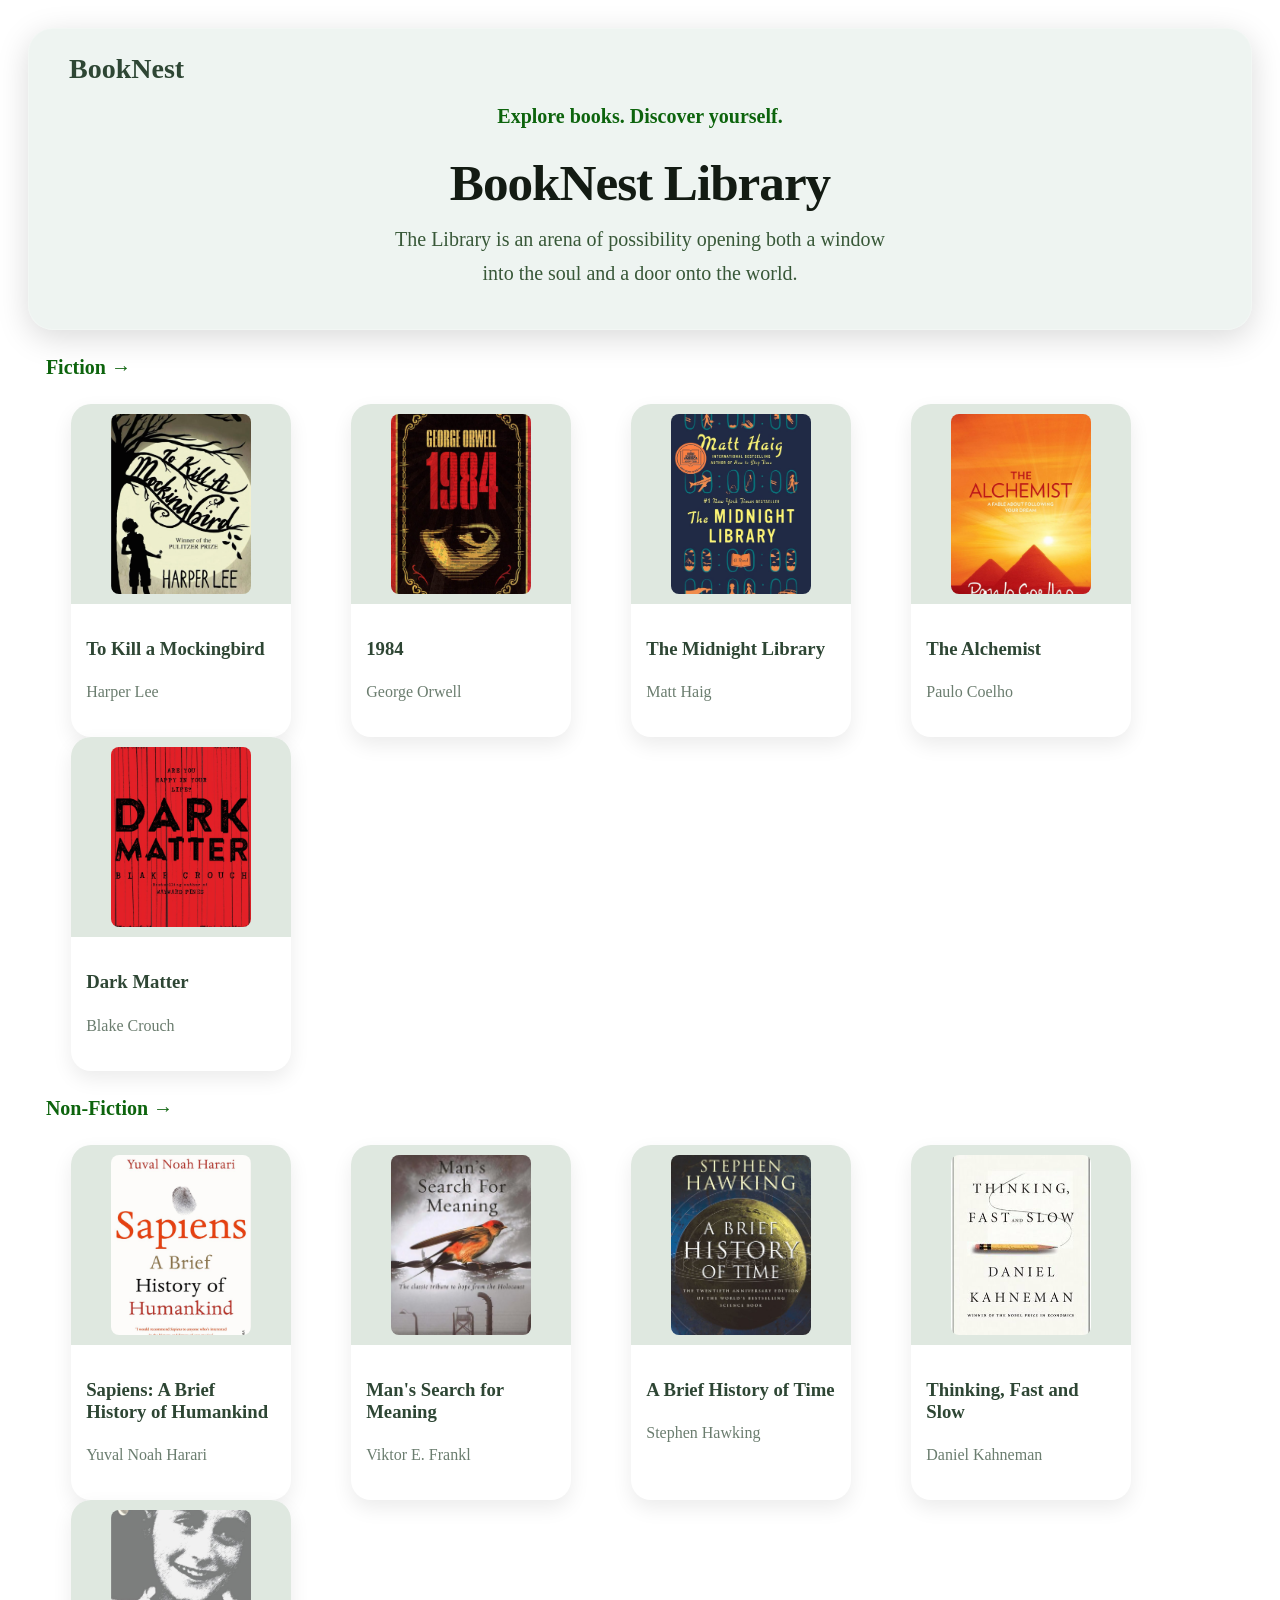
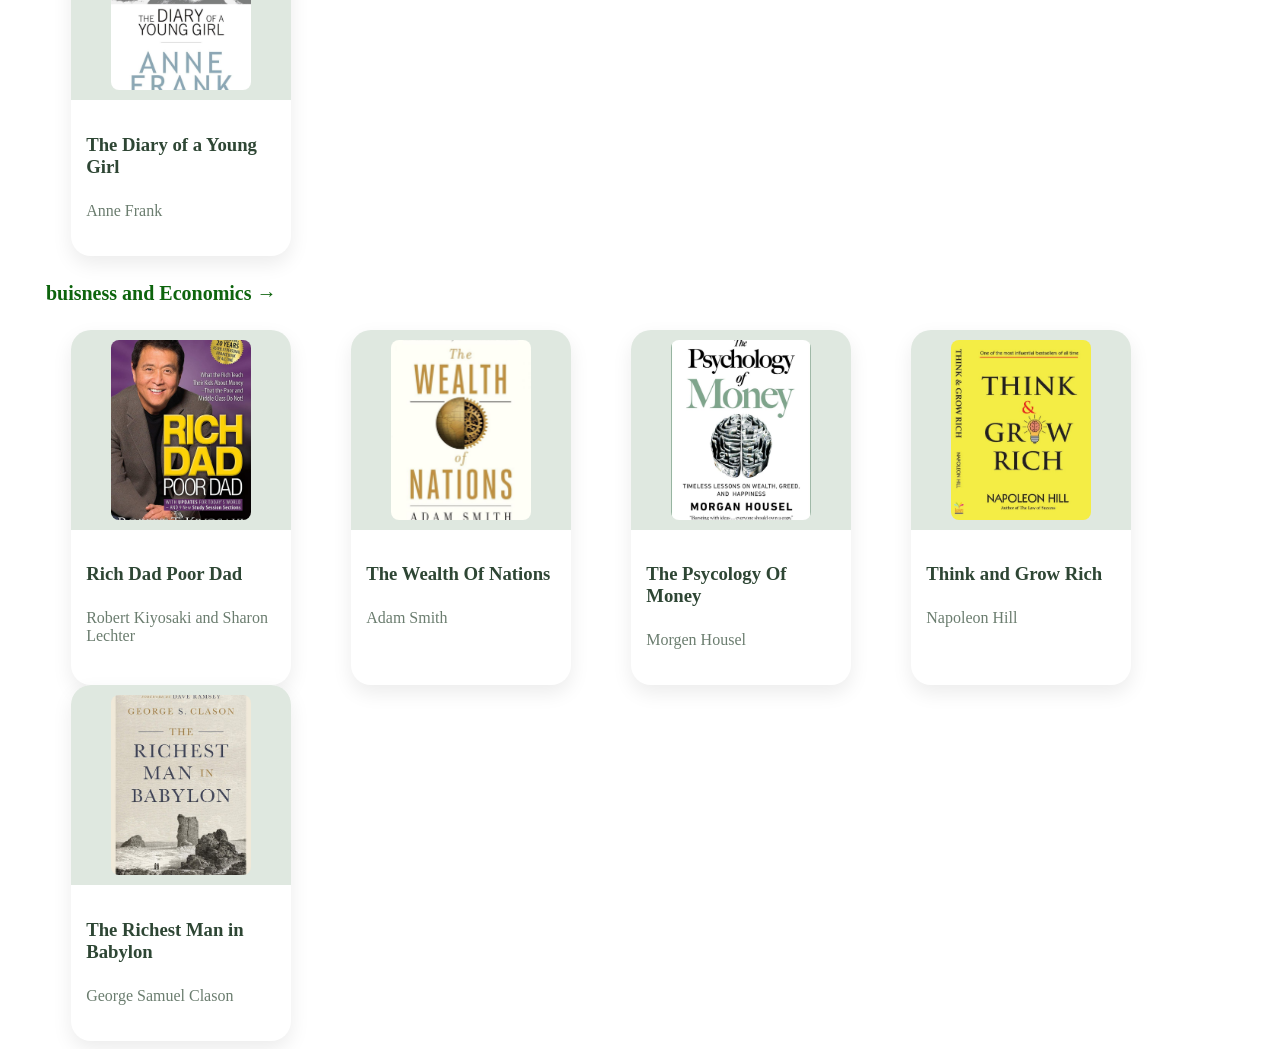
==== books.html @ 40e3b2d3 "added library" ====
<!DOCTYPE html>
<html lang="en">
<head>
    <meta charset="UTF-8">
    <meta name="viewport" content="width=device-width, initial-scale=1.0">
    <title>Document</title>
    <link rel="stylesheet" href="books.css">
</head>
<body>
    <section class="library">
        <div class="library-box">
            <h2 class="library-title">BookNest<h2>
            <p class="library-subtitlee">Explore books. Discover yourself.</p>
            <h1 class="library-center">BookNest Library</h1>
            <p class="library-subtitle">The Library is an arena of possibility opening both a window<br> 
                into the soul and a door onto the world.</p>
    </section>
    <!-- fiction section -->
    <p class="library-first">Fiction →</p>
    <div class="book-grid">
        <div class="book-card">
            <div class="book-image">
                <img src="images/fictionone.jpeg" alt="To Kill a Mockingbird">
            </div>
            <h3>To Kill a Mockingbird</h3>
            <p>Harper Lee</p>
        </div>

        <div class="book-card">
            <div class="book-image">
                <img src="images/fictiontwo.jpeg" alt="">
            </div>
            <h3>1984</h3>
            <p>George Orwell</p>
        </div>

        <div class="book-card">
            <div class="book-image">
                <img src="images/The Midnight Library.jpg" alt="">
            </div>
            <h3>The Midnight Library</h3>
            <p>Matt Haig</p>
        </div>

        <div class="book-card">
            <div class="book-image">
                <img src="images/fictionfour.jpeg" alt="">
            </div>
            <h3>The Alchemist</h3>
            <p>Paulo Coelho</p>
        </div>

        <div class="book-card">
            <div class="book-image">
                <img src="images/fictionfive.jpeg" alt="">
            </div>
            <h3>Dark Matter</h3>
            <p>Blake Crouch</p>
        </div>
    </div>
    <!-- non-fiction section-->
    <p class="library-second">Non-Fiction →</p>
    <div class="book-grid">
        <div class="book-card">
            <div class="book-image">
                <img src="images/nonfiction1.jpeg" alt="Sapiens: A Brief History of Humankind">
            </div>
            <h3>Sapiens: A Brief History of Humankind</h3>
            <p>Yuval Noah Harari</p>
        </div>

        <div class="book-card">
            <div class="book-image">
                <img src="images/nonfiction2.jpeg" alt="Man's Search for Meaning">
            </div>
            <h3>Man's Search for Meaning</h3>
            <p>Viktor E. Frankl</p>
        </div>

        <div class="book-card">
            <div class="book-image">
                <img src="images/nonfiction3.jpeg" alt="A Brief History of Time">
            </div>
            <h3>A Brief History of Time</h3>
            <p>Stephen Hawking</p>
        </div>

        <div class="book-card">
            <div class="book-image">
                <img src="images/nonfiction4.jpeg" alt="Thinking, Fast and Slow">
            </div>
            <h3>Thinking, Fast and Slow</h3>
            <p>Daniel Kahneman</p>
        </div>

        <div class="book-card">
            <div class="book-image">
                <img src="images/nonfiction5.jpeg" alt="The Diary of a Young Girl">
            </div>
            <h3>The Diary of a Young Girl</h3>
            <p>Anne Frank</p>
        </div>
    </div>

    <!-- buisness and economics -->
    <p class="library-third">buisness and Economics →</p>
    <div class="book-grid">
        <div class="book-card">
            <div class="book-image">
                <img src="images/buisnessone.jpeg" alt="Rich Dad Poor Dad">
            </div>
            <h3>Rich Dad Poor Dad</h3>
            <p>Robert Kiyosaki and Sharon Lechter</p>
        </div>

        <div class="book-card">
            <div class="book-image">
                <img src="images/buisnesstwo.jpeg" alt="The Wealth Of Nations">
            </div>
            <h3>The Wealth Of Nations</h3>
            <p>Adam Smith</p>
        </div>

        <div class="book-card">
            <div class="book-image">
                <img src="images/buisnessthree.jpeg" alt="The Psycology Of Money">
            </div>
            <h3>The Psycology Of Money</h3>
            <p>Morgen Housel</p>
        </div>

        <div class="book-card">
            <div class="book-image">
                <img src="images/buisnessfour .jpeg" alt="Think and Grow Rich">
            </div>
            <h3>Think and Grow Rich</h3>
            <p>Napoleon Hill</p>
        </div>

        <div class="book-card">
            <div class="book-image">
                <img src="images/buisnessfive.jpeg" alt="The Richest Man in Babylon">
            </div>
            <h3>The Richest Man in Babylon</h3>
            <p>George Samuel Clason</p>
        </div>
    </div>


</body>
</html>
---- books.css ----
.library {
    display: flex;
    align-items: flex-start;
    padding: 20px;
}

.library-box {
    width: 100%;
    height: 200px;
    padding: 50px;
    margin-bottom: 40px;
    position: relative;
    background: rgba(138, 183, 160, 0.15);
    backdrop-filter: blur(15px);
    -webkit-backdrop-filter: blur(15px);
    margin-bottom: 0px;
    border: 1px solid rgba(255, 255, 255, 0.2);
    border-radius: 25px;

    box-shadow: 0 8px 32px rgba(0, 0, 0, 0.15);

    color: white;
}

.library-title {
    position: absolute;
    top: 1px;
    left: 40px;
    font-size: 28px;
    font-weight:bold;
    color: #2e4634;
}

.library-center {
  font-family: 'Playfair Display', serif;
  font-size: clamp(2.2rem, 4.5vw, 3.2rem);
  margin-top: 10px;
  margin-bottom: 10px;
  font-weight: 700;
  color: rgb(19, 27, 19);
  letter-spacing: -0.02em;
  text-align: center;
}

.library-subtitlee {
  max-width: 540px;
  margin: auto;
  font-size: 20px;
  color: rgb(13, 100, 13);
  text-align: center;
  line-height: 1.7;
}

.library-subtitle {
  max-width: 540px;
  margin: auto;
  font-size: 20px;
  color: rgb(56, 88, 56);
  text-align: center;
  line-height: 1.7;
}

.library-first {
    padding-left: 3%;
    max-width: 540px;
    font-weight:bold;
    font-size: 20px;
    color: rgb(13, 100, 13);
    line-height: 1.7;  
    margin-top: 0px;
}

.book-card{
    width:220px;
    background:white;
    border-radius:20px;
    overflow:hidden;
    box-shadow:0 8px 20px rgba(0,0,0,0.08);
}

.book-image{
    background:#dfe8e0;
    height:200px;
    display:flex;
    justify-content:center;
    align-items:center;
}

.book-image img{
    width:140px;
    height:180px;
    object-fit:cover;
    border-radius:8px;
}

.book-card h3{
    padding:15px 15px 5px;
    color:#2e4634;
}

.book-card p{
    padding:0 15px 20px;
    color:#6b7d6f;
}

.book-grid{
    margin-left: 5%;
    display: flex;
    flex-wrap: wrap;
    gap: 5%;
}

.library-second {
    padding-left: 3%;
    max-width: 540px;
    font-weight:bold;
    font-size: 20px;
    color: rgb(13, 100, 13);
    line-height: 1.7;  
    margin-top: 20px; 
}


.library-third {
    padding-left: 3%;
    max-width: 540px;
    font-weight:bold;
    font-size: 20px;
    color: rgb(13, 100, 13);
    line-height: 1.7;  
    margin-top: 20px;
}

    
    /* margin-left: 5%;
    margin-top: 10px; */
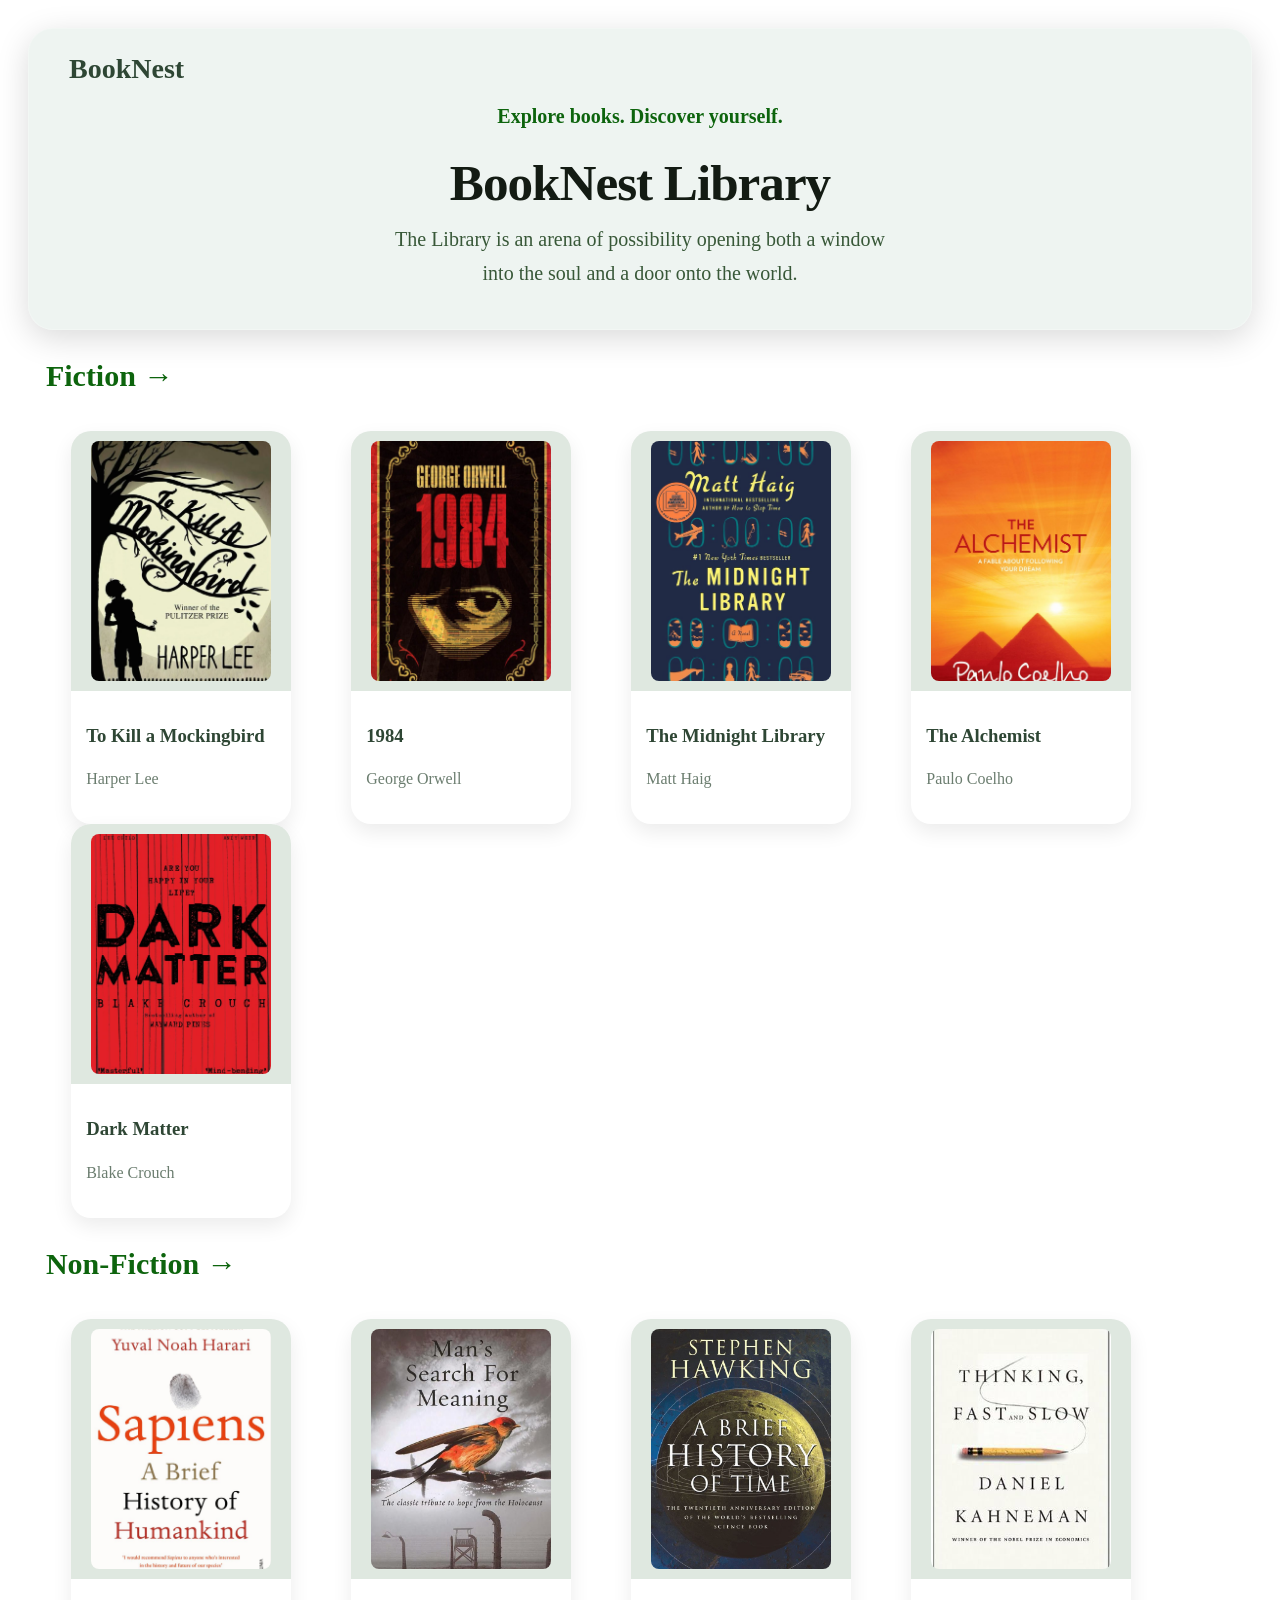
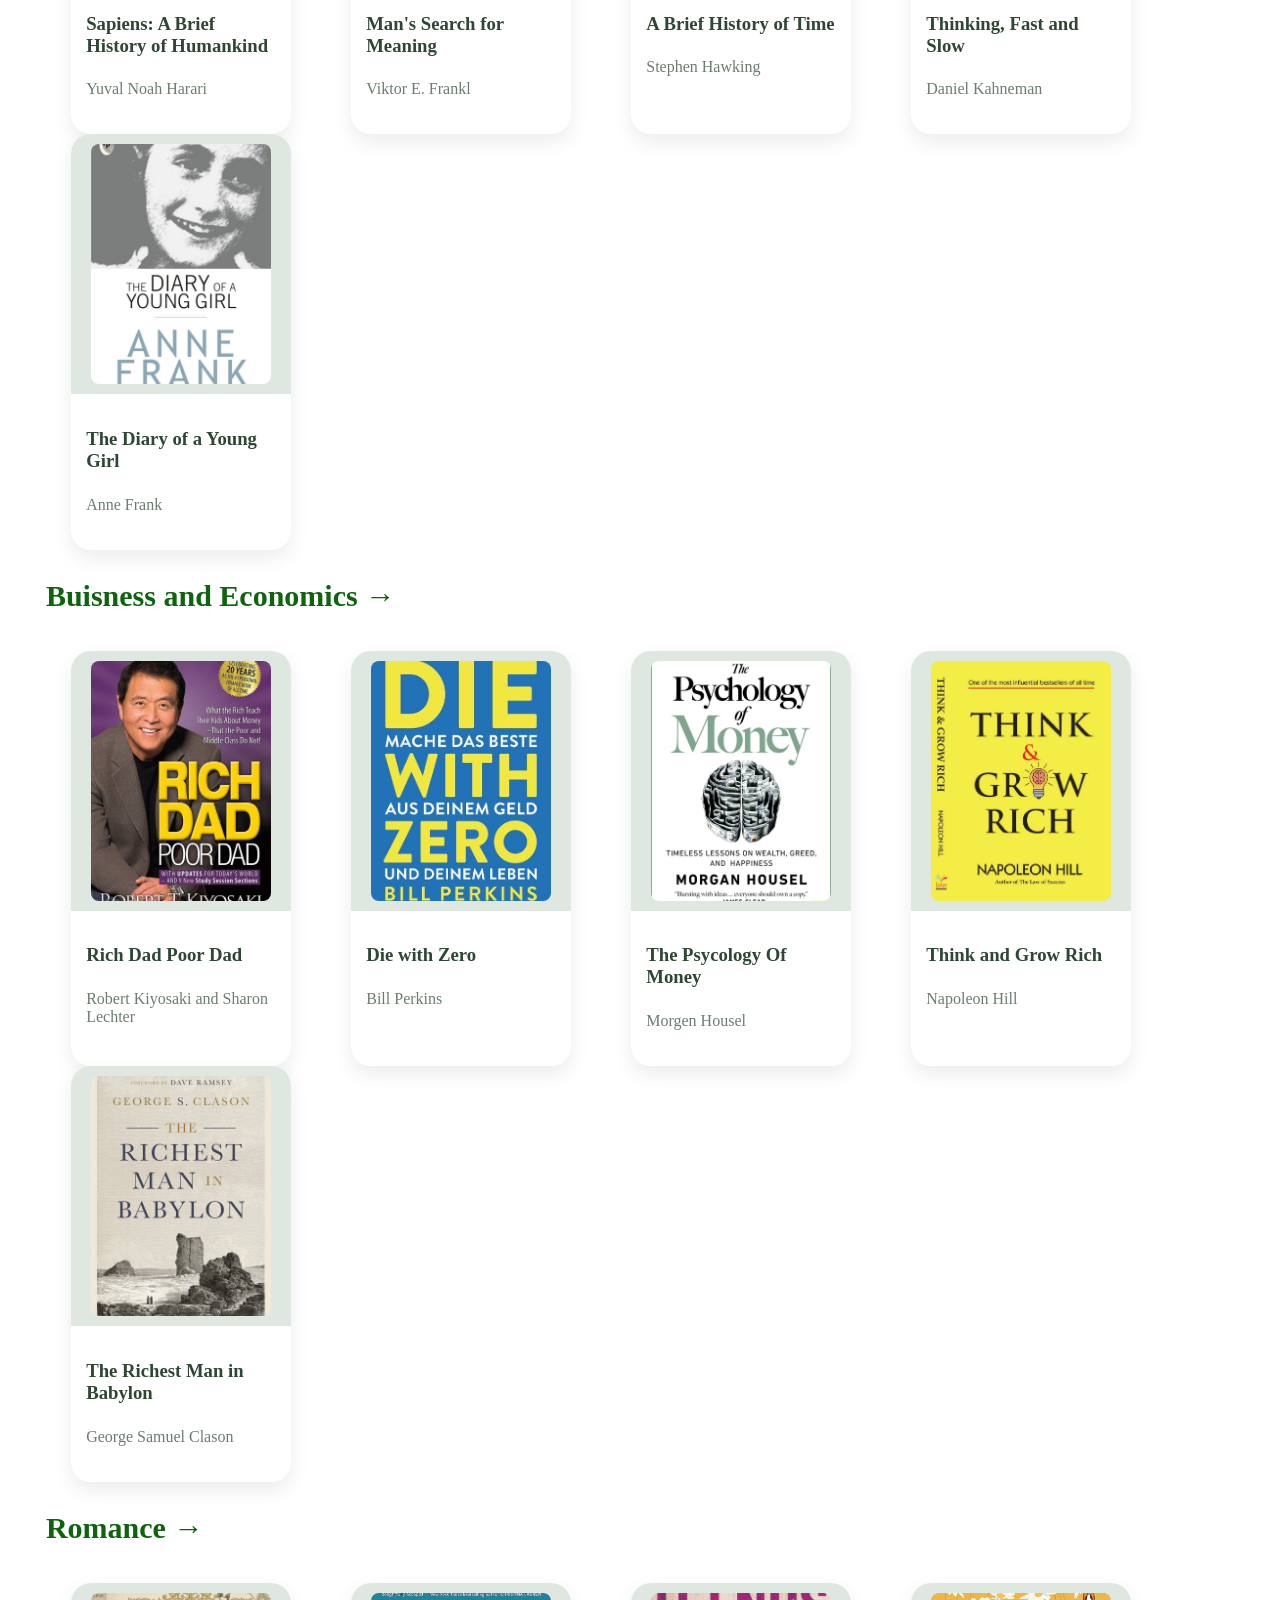
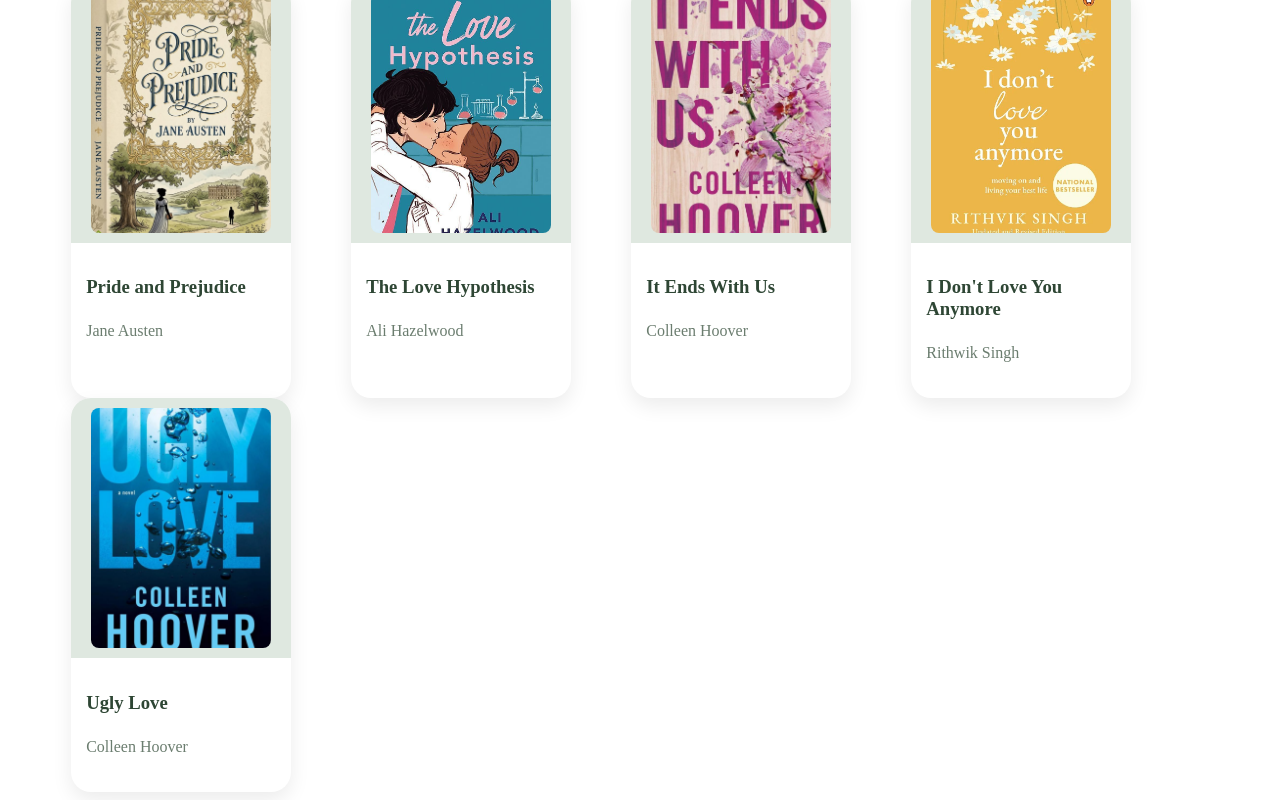
==== commit 84fbcc6c: "added Romance section in library" ====
--- a/books.html
+++ b/books.html
@@ -103,7 +103,7 @@
     </div>
 
     <!-- buisness and economics -->
-    <p class="library-third">buisness and Economics →</p>
+    <p class="library-third">Buisness and Economics →</p>
     <div class="book-grid">
         <div class="book-card">
             <div class="book-image">
@@ -115,10 +115,10 @@
 
         <div class="book-card">
             <div class="book-image">
-                <img src="images/buisnesstwo.jpeg" alt="The Wealth Of Nations">
+                <img src="images/buisnessextra.jpeg" alt="Die with Zero">
             </div>
-            <h3>The Wealth Of Nations</h3>
-            <p>Adam Smith</p>
+            <h3>Die with Zero</h3>
+            <p>Bill Perkins</p>
         </div>
 
         <div class="book-card">
@@ -145,7 +145,49 @@
             <p>George Samuel Clason</p>
         </div>
     </div>
+    <!-- Romance -->
+    <p class="library-four">Romance →</p>
+    <div class="book-grid">
+        <div class="book-card">
+            <div class="book-image">
+                <img src="images/Romance1.jpeg" alt="Pride and Prejudice">
+            </div>
+            <h3>Pride and Prejudice</h3>
+            <p>Jane Austen</p>
+        </div>
 
+        <div class="book-card">
+            <div class="book-image">
+                <img src="images/Romance2.jpeg" alt="The Love Hypothesis">
+            </div>
+            <h3>The Love Hypothesis</h3>
+            <p>Ali Hazelwood</p>
+        </div>
+
+        <div class="book-card">
+            <div class="book-image">
+                <img src="images/Romance3.jpeg" alt="It Ends With Us">
+            </div>
+            <h3>It Ends With Us</h3>
+            <p>Colleen Hoover</p>
+        </div>
+
+        <div class="book-card">
+            <div class="book-image">
+                <img src="images/Romance4.jpeg" alt="I Don't Love You Anymore">
+            </div>
+            <h3>I Don't Love You Anymore</h3>
+            <p>Rithwik Singh</p>
+        </div>
+
+        <div class="book-card">
+            <div class="book-image">
+                <img src="images/Romance5.jpeg" alt="Ugly Love">
+            </div>
+            <h3>Ugly Love</h3>
+            <p>Colleen Hoover</p>
+        </div>
+    </div>
 
 </body>
 </html>
--- a/books.css
+++ b/books.css
@@ -64,7 +64,7 @@
     padding-left: 3%;
     max-width: 540px;
     font-weight:bold;
-    font-size: 20px;
+    font-size: 30px;
     color: rgb(13, 100, 13);
     line-height: 1.7;  
     margin-top: 0px;
@@ -80,15 +80,16 @@
 
 .book-image{
     background:#dfe8e0;
-    height:200px;
+    height:260px;
     display:flex;
     justify-content:center;
     align-items:center;
+    overflow:hidden;
 }
 
 .book-image img{
-    width:140px;
-    height:180px;
+    width:180px;
+    height:240px;
     object-fit:cover;
     border-radius:8px;
 }
@@ -114,7 +115,7 @@
     padding-left: 3%;
     max-width: 540px;
     font-weight:bold;
-    font-size: 20px;
+    font-size: 30px;
     color: rgb(13, 100, 13);
     line-height: 1.7;  
     margin-top: 20px; 
@@ -125,12 +126,18 @@
     padding-left: 3%;
     max-width: 540px;
     font-weight:bold;
-    font-size: 20px;
+    font-size: 30px;
     color: rgb(13, 100, 13);
     line-height: 1.7;  
     margin-top: 20px;
 }
 
-    
-    /* margin-left: 5%;
-    margin-top: 10px; */+.library-four {
+    padding-left: 3%;
+    max-width: 540px;
+    font-weight:bold;
+    font-size: 30px;
+    color: rgb(13, 100, 13);
+    line-height: 1.7;  
+    margin-top: 20px;
+}
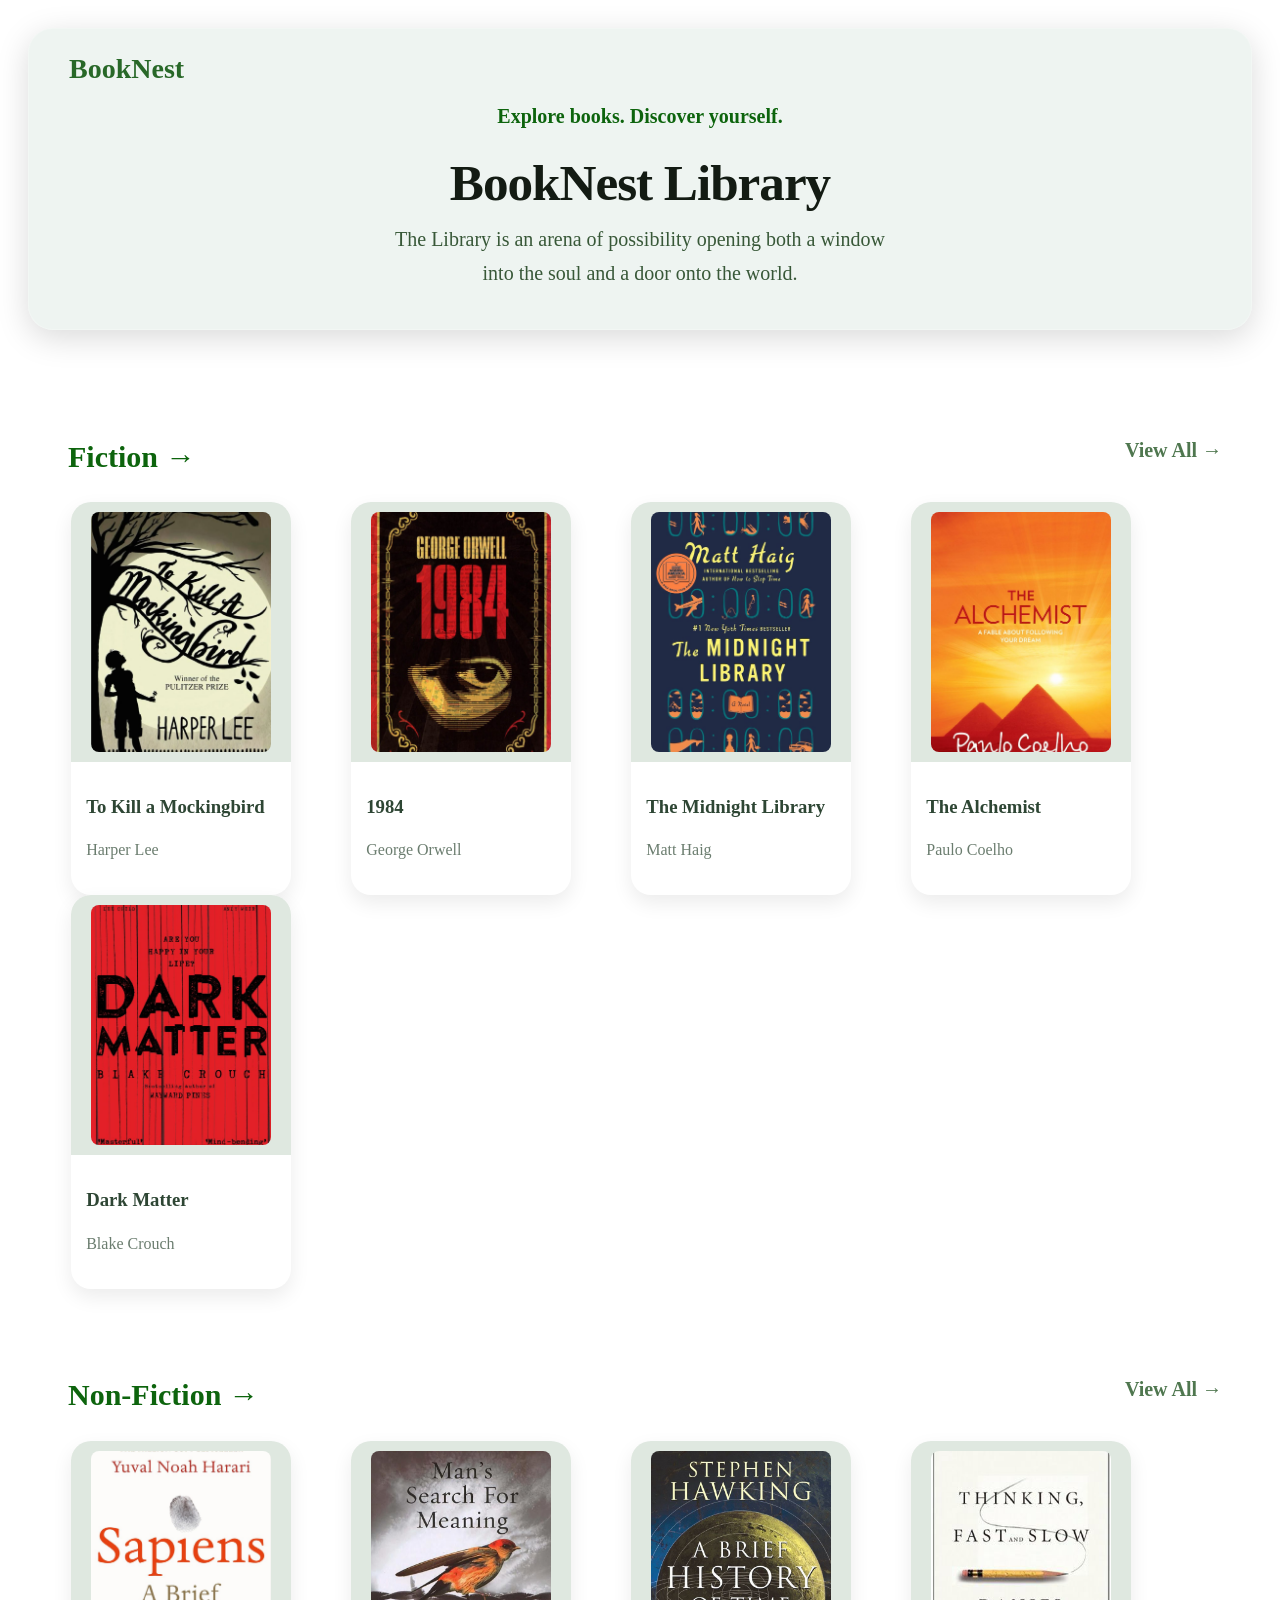
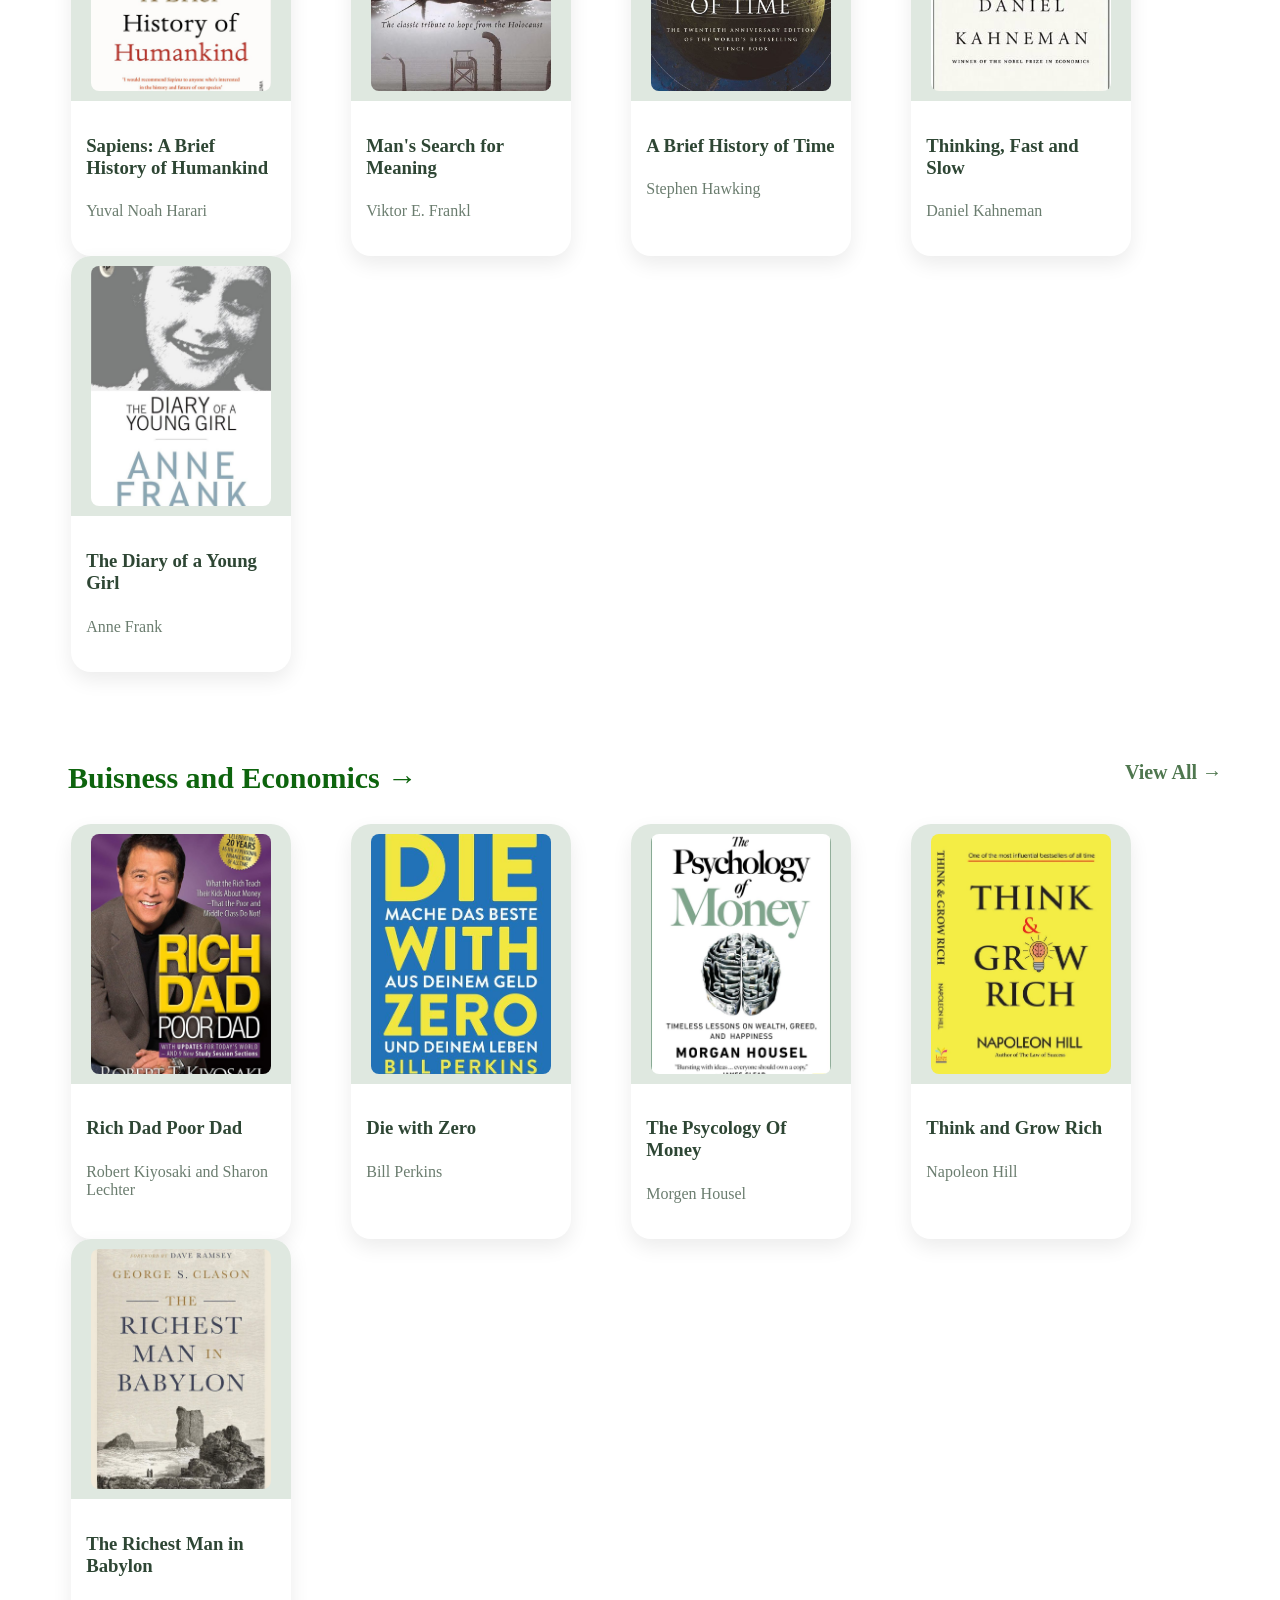
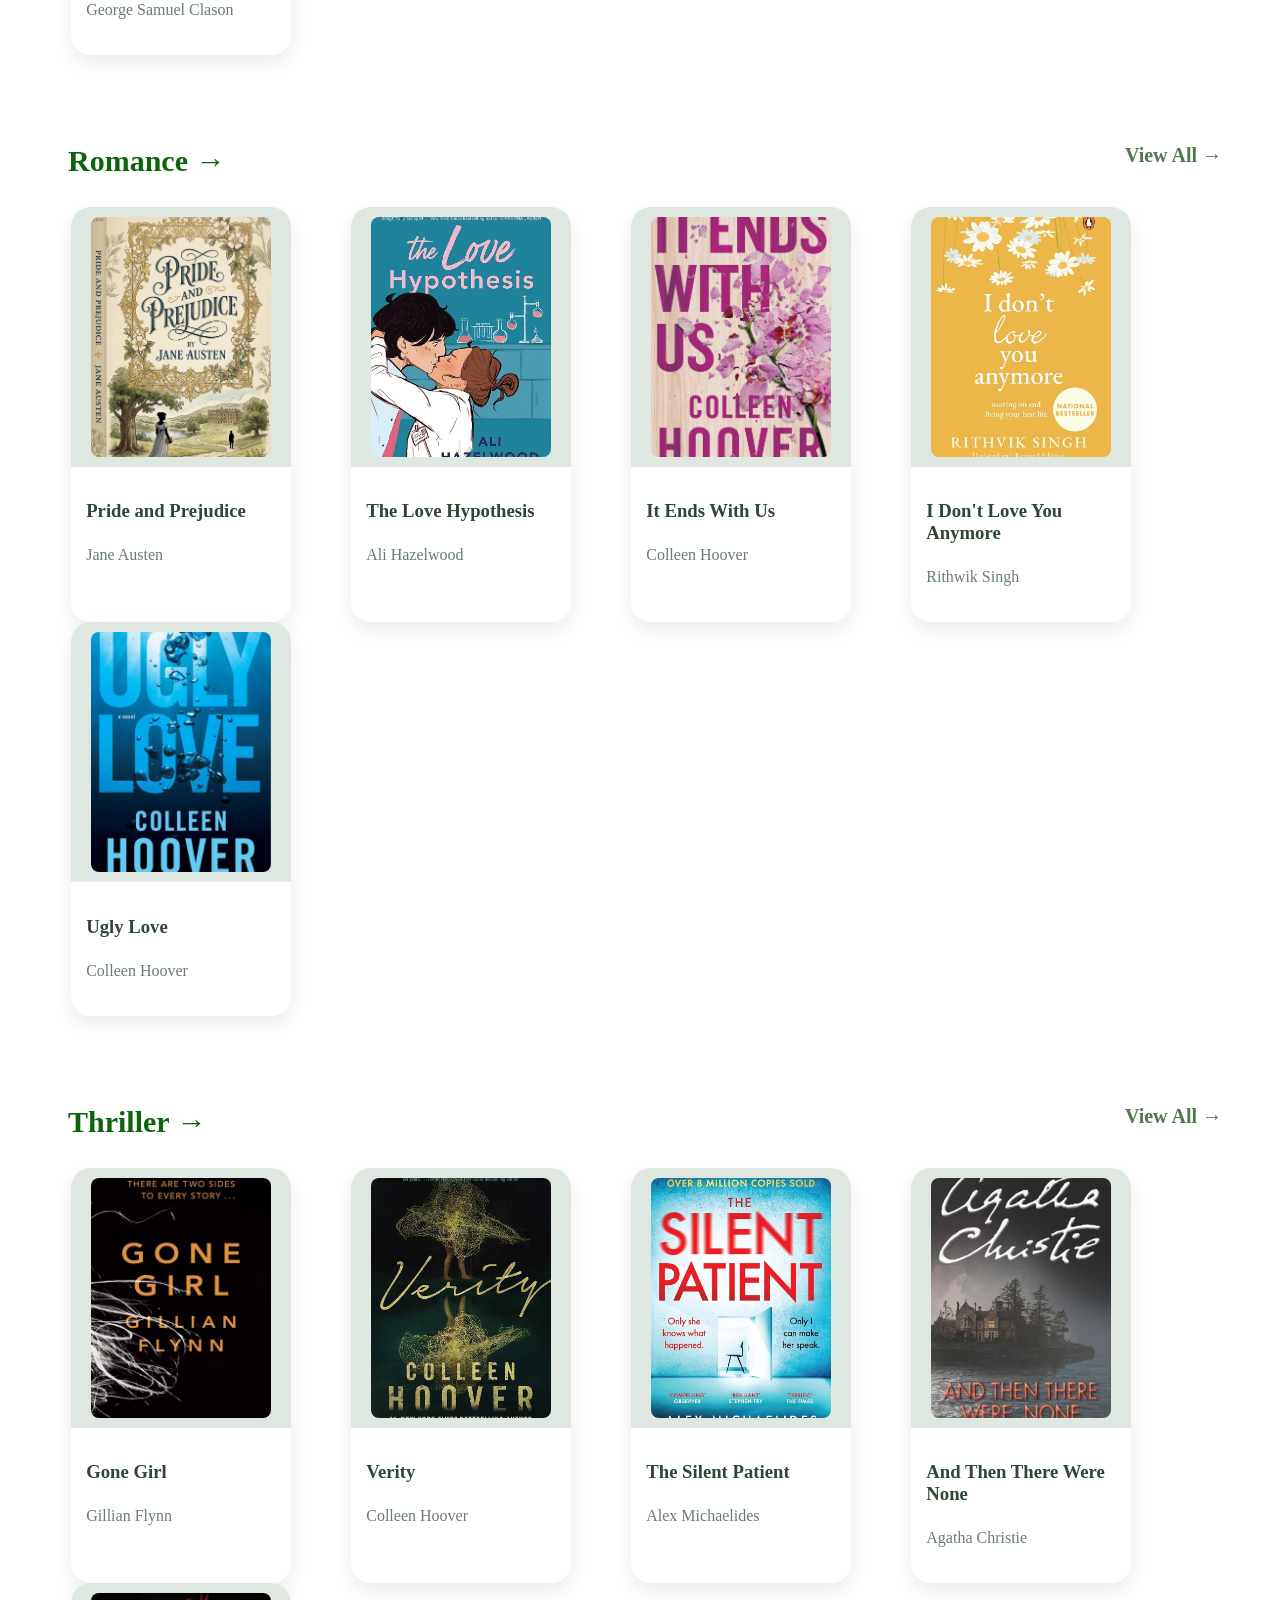
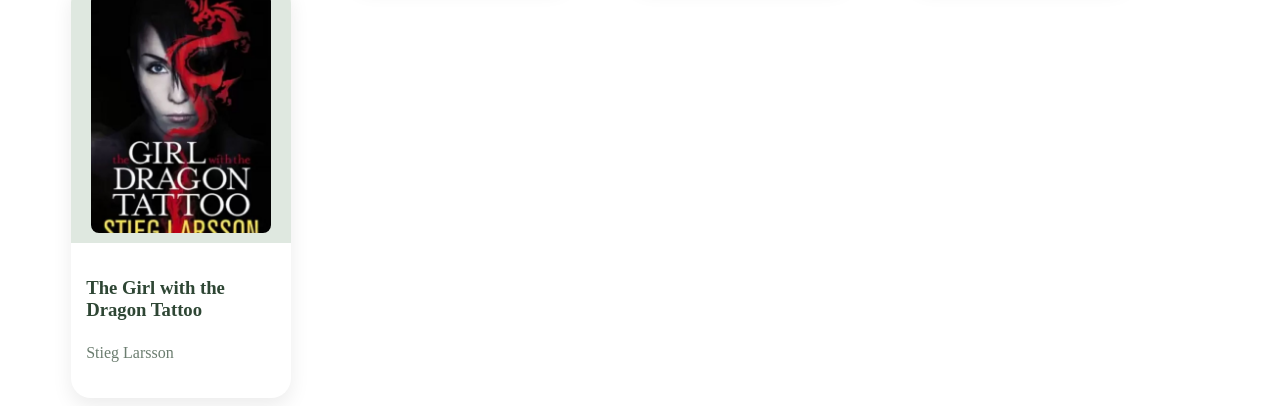
==== commit 56adb645: "added thriller section in library" ====
--- a/books.html
+++ b/books.html
@@ -16,7 +16,10 @@
                 into the soul and a door onto the world.</p>
     </section>
     <!-- fiction section -->
-    <p class="library-first">Fiction →</p>
+    <div class="section-header">
+        <p class="library-first">Fiction →</p>
+        <p class="view-all">View All →</p>
+    </div>
     <div class="book-grid">
         <div class="book-card">
             <div class="book-image">
@@ -59,7 +62,10 @@
         </div>
     </div>
     <!-- non-fiction section-->
-    <p class="library-second">Non-Fiction →</p>
+    <div class="section-header">
+        <p class="library-second">Non-Fiction →</p>
+        <p class="view-all">View All →</p>
+    </div>
     <div class="book-grid">
         <div class="book-card">
             <div class="book-image">
@@ -103,7 +109,10 @@
     </div>
 
     <!-- buisness and economics -->
-    <p class="library-third">Buisness and Economics →</p>
+    <div class="section-header">
+        <p class="library-third">Buisness and Economics →</p>
+        <p class="view-all">View All →</p>
+    </div>
     <div class="book-grid">
         <div class="book-card">
             <div class="book-image">
@@ -146,7 +155,10 @@
         </div>
     </div>
     <!-- Romance -->
-    <p class="library-four">Romance →</p>
+    <div class="section-header">
+        <p class="library-four">Romance →</p>
+        <p class="view-all">View All →</p>
+    </div>
     <div class="book-grid">
         <div class="book-card">
             <div class="book-image">
@@ -188,6 +200,51 @@
             <p>Colleen Hoover</p>
         </div>
     </div>
-
+    <!-- Thriller section -->
+    <div class="section-header">
+        <p class="library-five">Thriller →</p>
+        <p class="view-all">View All →</p>
+    </div>
+    <div class="book-grid">
+        <div class="book-card">
+            <div class="book-image">
+                <img src="images/thriller1.jpeg" alt="Gone Girl">
+            </div>
+            <h3>Gone Girl</h3>
+            <p>Gillian Flynn</p>
+        </div>
+
+        <div class="book-card">
+            <div class="book-image">
+                <img src="images/thriller2.jpeg" alt="Verity">
+            </div>
+            <h3>Verity</h3>
+            <p>Colleen Hoover</p>
+        </div>
+
+        <div class="book-card">
+            <div class="book-image">
+                <img src="images/thriller3.jpeg" alt="The Silent Patient">
+            </div>
+            <h3>The Silent Patient</h3>
+            <p>Alex Michaelides</p>
+        </div>
+
+        <div class="book-card">
+            <div class="book-image">
+                <img src="images/thriller4.jpeg" alt="And Then There Were None">
+            </div>
+            <h3>And Then There Were None</h3>
+            <p>Agatha Christie</p>
+        </div>
+
+        <div class="book-card">
+            <div class="book-image">
+                <img src="images/thriller5.jpeg" alt="The Girl with the Dragon Tattoo">
+            </div>
+            <h3>The Girl with the Dragon Tattoo</h3>
+            <p>Stieg Larsson</p>
+        </div>
+    </div>
 </body>
 </html>
--- a/books.css
+++ b/books.css
@@ -28,7 +28,7 @@
     left: 40px;
     font-size: 28px;
     font-weight:bold;
-    color: #2e4634;
+    color: rgb(40, 104, 40);
 }
 
 .library-center {
@@ -60,14 +60,31 @@
   line-height: 1.7;
 }
 
+.section-header{
+    display: flex;
+    justify-content:space-between;
+    align-items:center;
+    margin: 20px 50px;
+    width: calc(100% - 100px);
+    box-sizing:border-box;
+}
+
 .library-first {
-    padding-left: 3%;
-    max-width: 540px;
+    padding-left: 10px;
     font-weight:bold;
     font-size: 30px;
     color: rgb(13, 100, 13);
     line-height: 1.7;  
-    margin-top: 0px;
+    margin-top: 60px;
+    margin-bottom: 0px;
+}
+
+.view-all{
+    margin-top: 69px;
+    color: rgb(79, 119, 79);
+    font-size:20px;
+    font-weight:bold;
+    cursor:pointer;
 }
 
 .book-card{
@@ -112,32 +129,46 @@
 }
 
 .library-second {
-    padding-left: 3%;
+    padding-left: 10px;
     max-width: 540px;
     font-weight:bold;
     font-size: 30px;
     color: rgb(13, 100, 13);
     line-height: 1.7;  
-    margin-top: 20px; 
+    margin-top: 60px; 
+    margin-bottom: 0px;
 }
 
 
 .library-third {
-    padding-left: 3%;
+    padding-left: 10px;
     max-width: 540px;
     font-weight:bold;
     font-size: 30px;
     color: rgb(13, 100, 13);
     line-height: 1.7;  
-    margin-top: 20px;
+    margin-top: 60px;
+    margin-bottom: 0px;
 }
 
 .library-four {
-    padding-left: 3%;
+    padding-left: 10px;
     max-width: 540px;
     font-weight:bold;
     font-size: 30px;
     color: rgb(13, 100, 13);
     line-height: 1.7;  
-    margin-top: 20px;
+    margin-top: 60px;
+    margin-bottom: 0px;
+}
+
+.library-five {
+    padding-left: 10px;
+    max-width: 540px;
+    font-weight:bold;
+    font-size: 30px;
+    color: rgb(13, 100, 13);
+    line-height: 1.7;  
+    margin-top: 60px;
+    margin-bottom: 0px;
 }
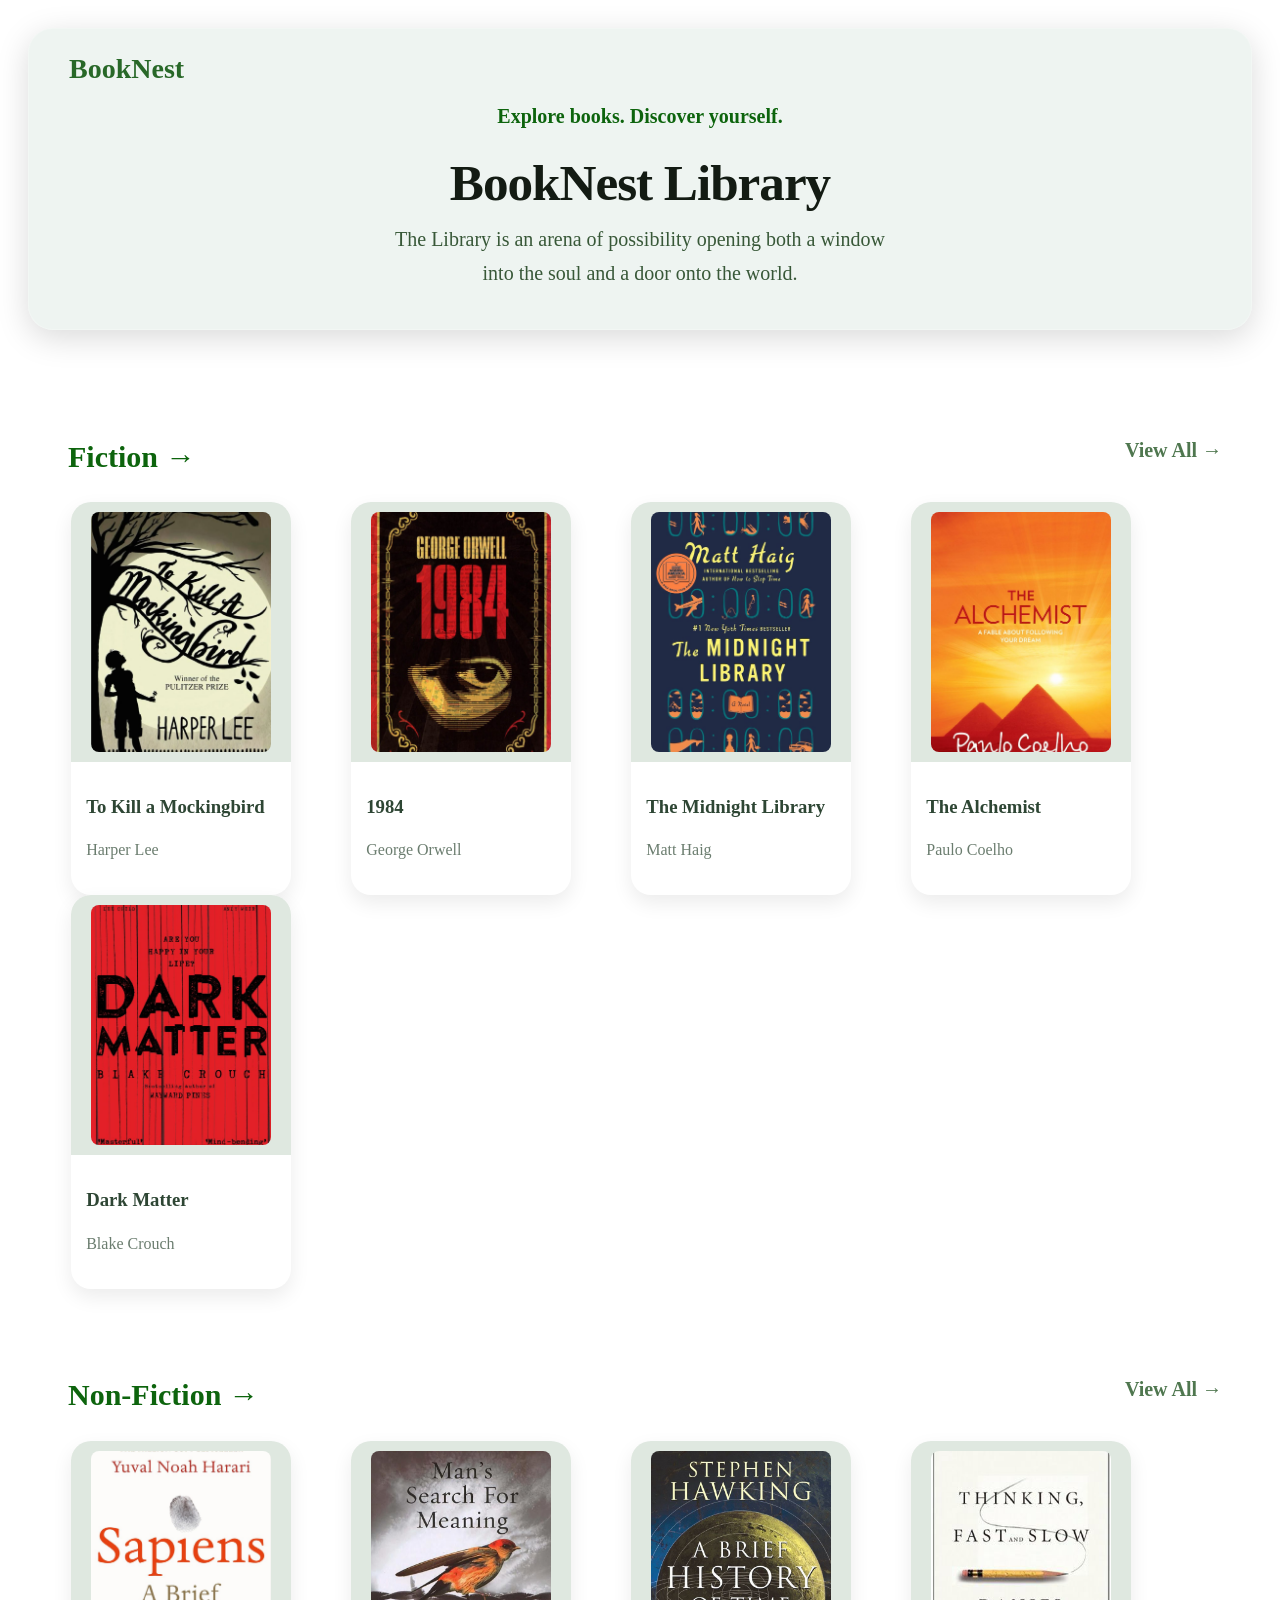
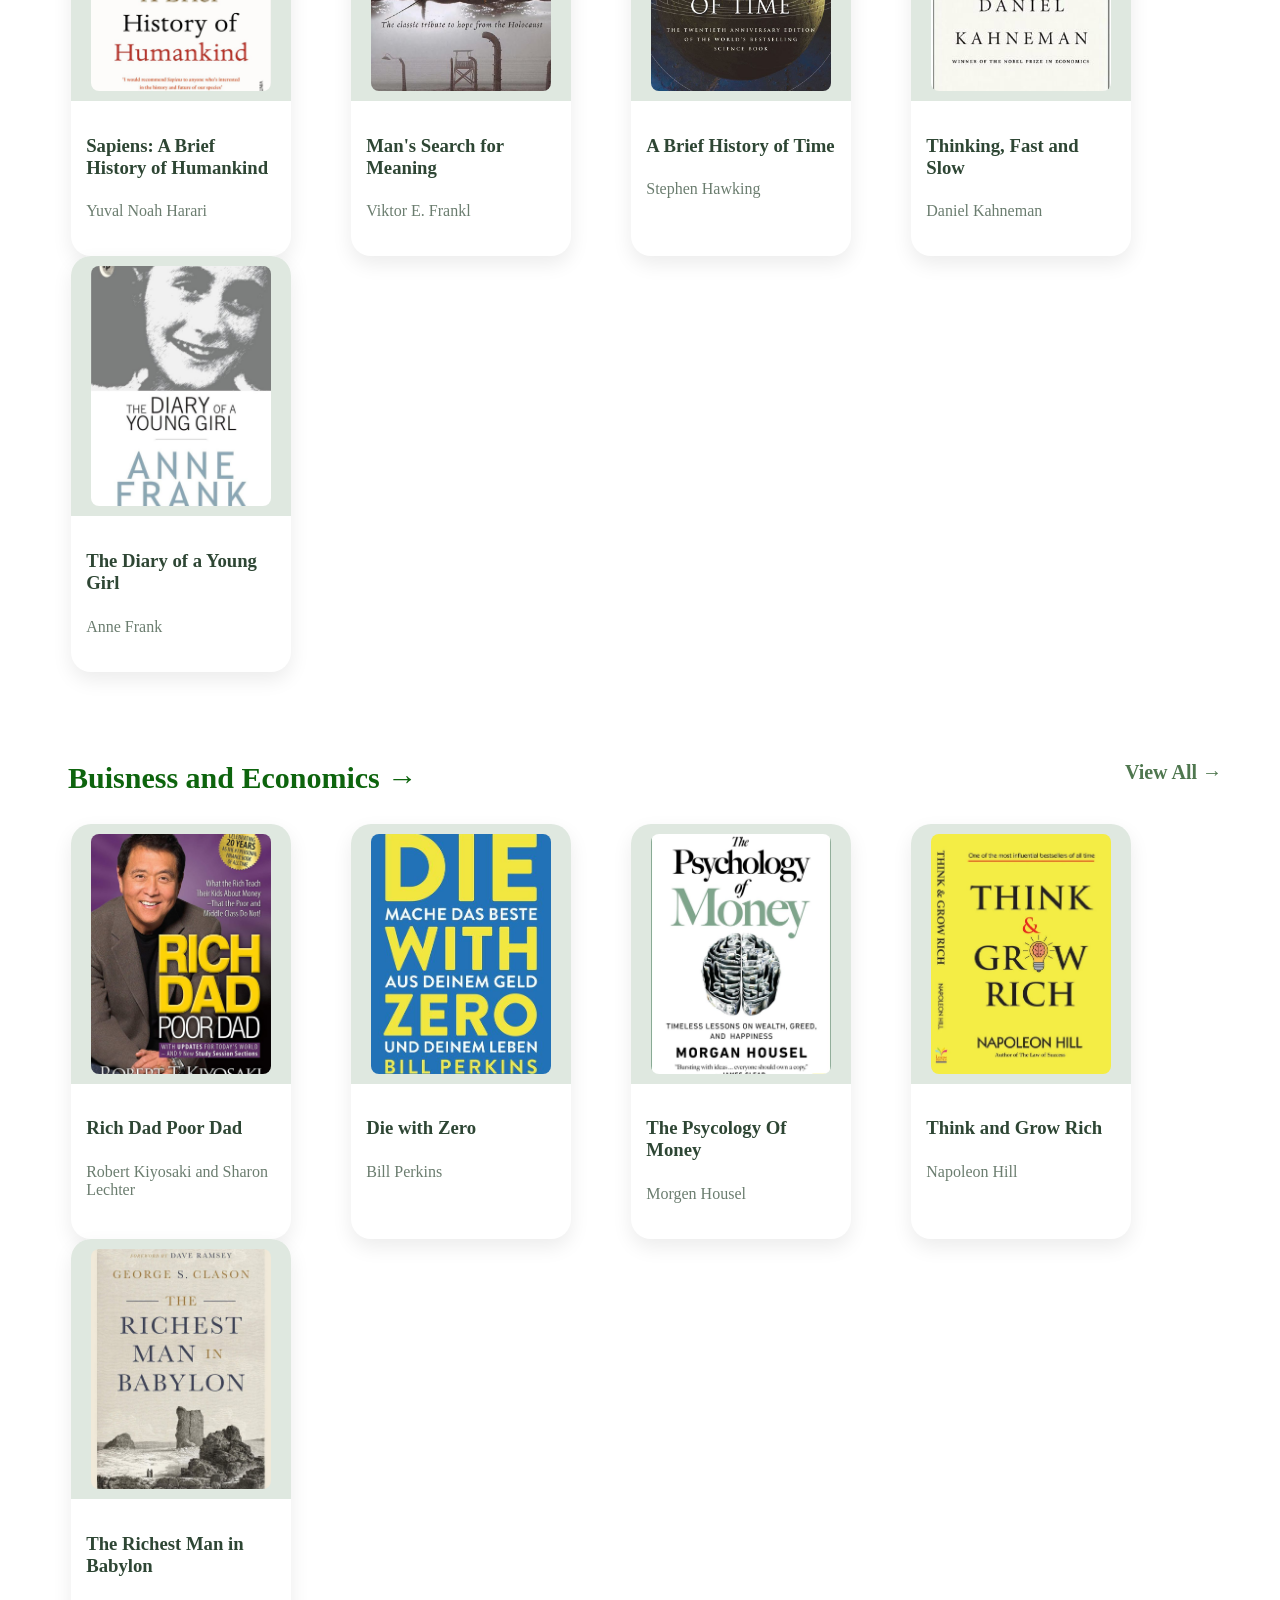
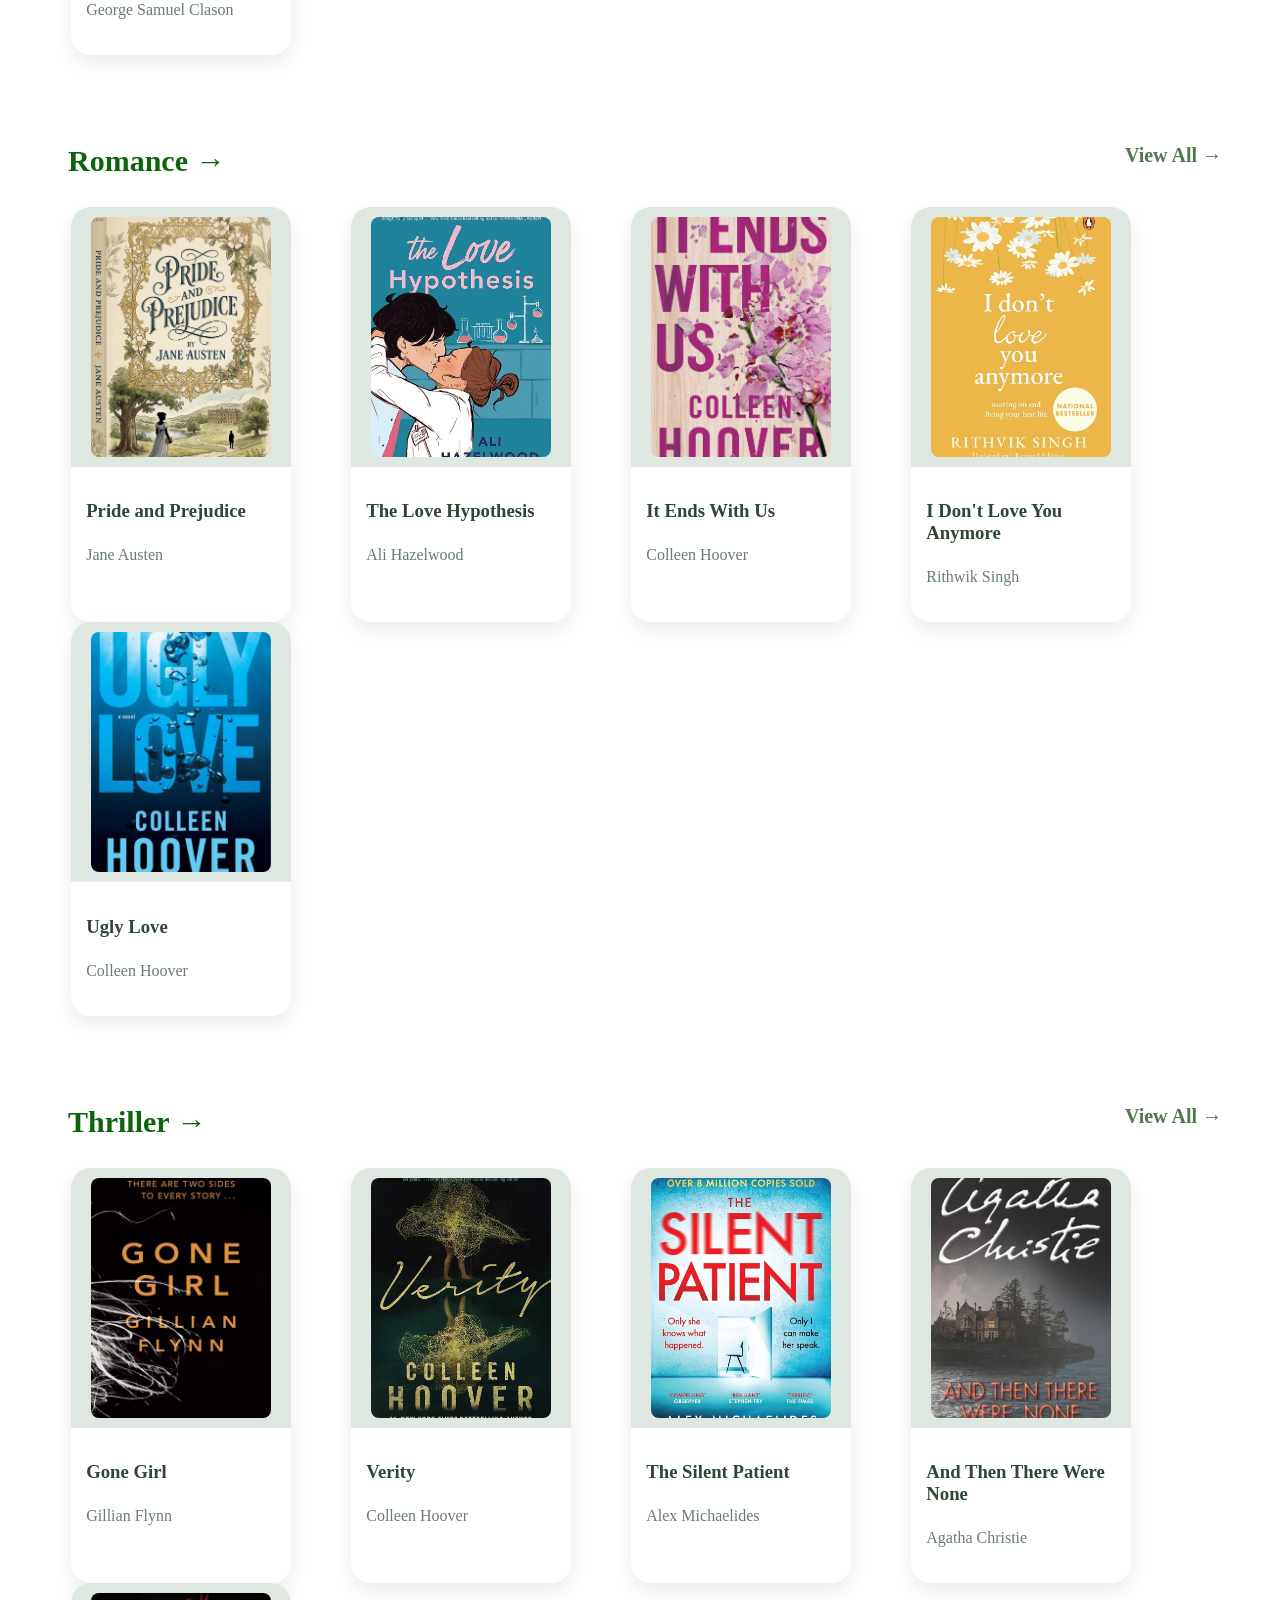
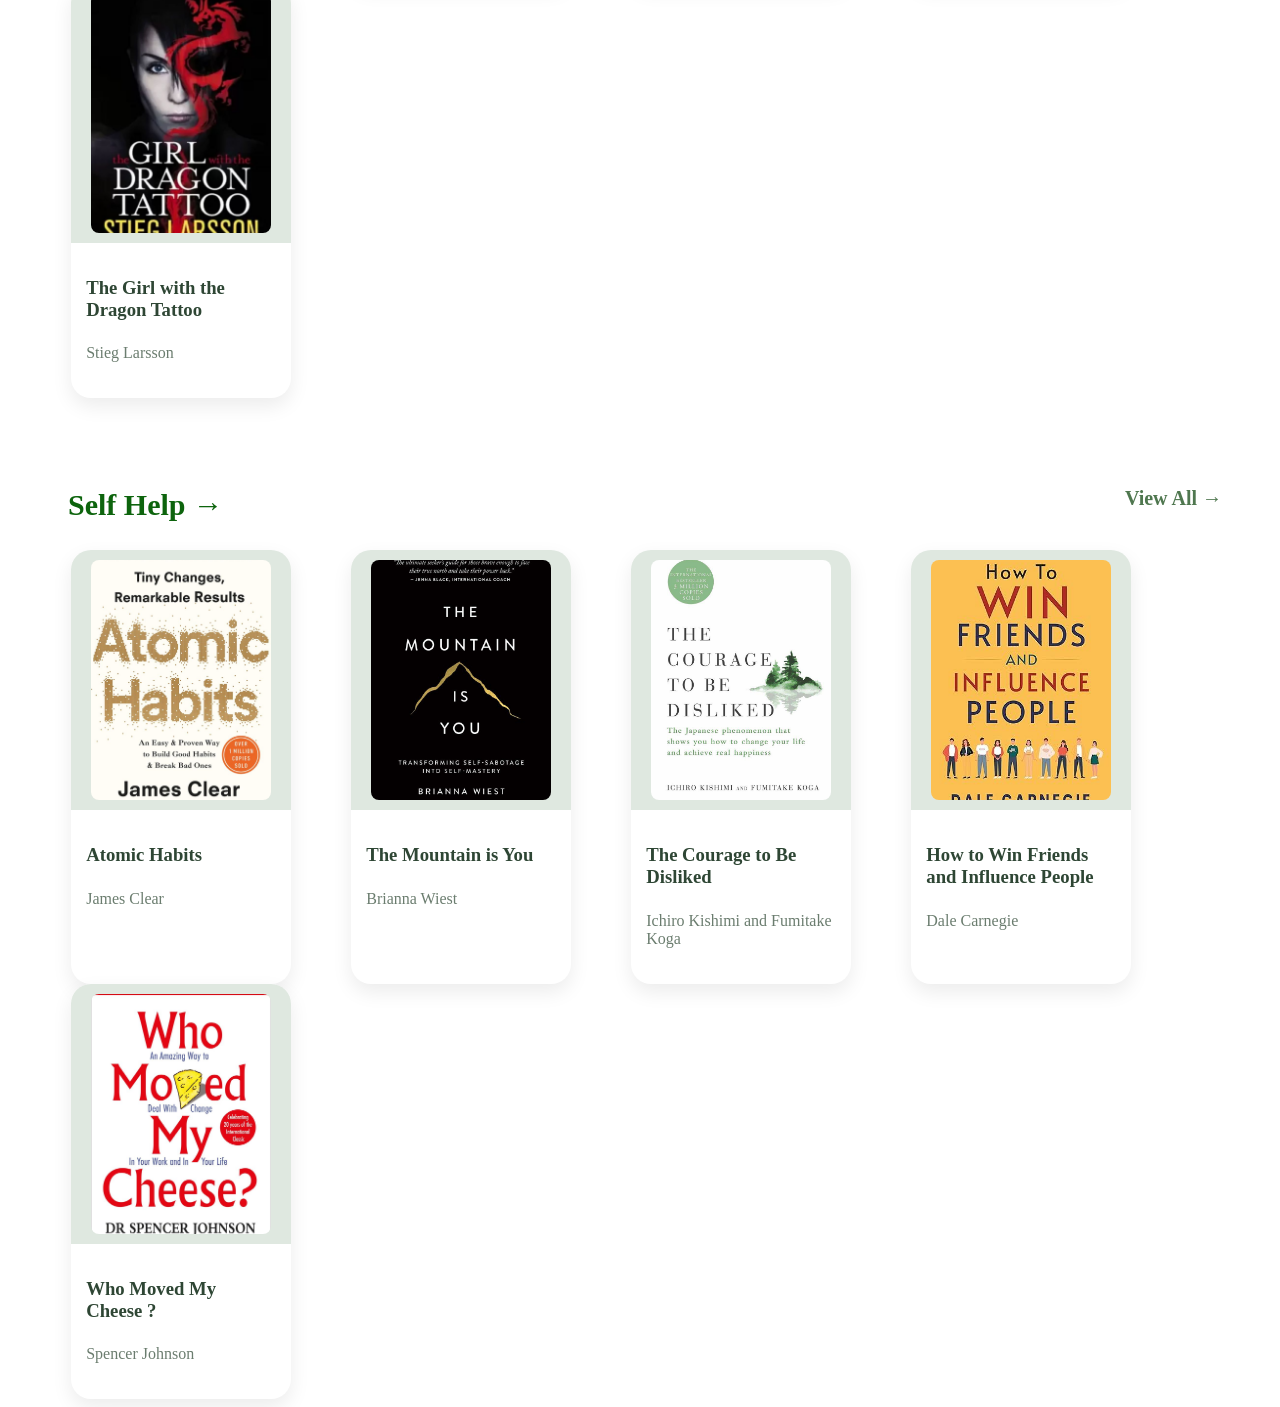
==== commit c004e5b2: "added slf help section in library" ====
--- a/books.html
+++ b/books.html
@@ -4,6 +4,7 @@
     <meta charset="UTF-8">
     <meta name="viewport" content="width=device-width, initial-scale=1.0">
     <title>Document</title>
+    <link rel="icon" type="image/png" href="images/LOGO/Gemini_Generated.png">
     <link rel="stylesheet" href="books.css">
 </head>
 <body>
@@ -23,7 +24,7 @@
     <div class="book-grid">
         <div class="book-card">
             <div class="book-image">
-                <img src="images/fictionone.jpeg" alt="To Kill a Mockingbird">
+                <img src="images/fiction/fictionone.jpeg" alt="To Kill a Mockingbird">
             </div>
             <h3>To Kill a Mockingbird</h3>
             <p>Harper Lee</p>
@@ -31,7 +32,7 @@
 
         <div class="book-card">
             <div class="book-image">
-                <img src="images/fictiontwo.jpeg" alt="">
+                <img src="images/fiction/fictiontwo.jpeg" alt="1984">
             </div>
             <h3>1984</h3>
             <p>George Orwell</p>
@@ -39,7 +40,7 @@
 
         <div class="book-card">
             <div class="book-image">
-                <img src="images/The Midnight Library.jpg" alt="">
+                <img src="images/tracker-library/The Midnight Library.jpg" alt="The Midnight Library">
             </div>
             <h3>The Midnight Library</h3>
             <p>Matt Haig</p>
@@ -47,7 +48,7 @@
 
         <div class="book-card">
             <div class="book-image">
-                <img src="images/fictionfour.jpeg" alt="">
+                <img src="images/fiction/fictionfour.jpeg" alt="The Alchemist">
             </div>
             <h3>The Alchemist</h3>
             <p>Paulo Coelho</p>
@@ -55,7 +56,7 @@
 
         <div class="book-card">
             <div class="book-image">
-                <img src="images/fictionfive.jpeg" alt="">
+                <img src="images/fiction/fictionfive.jpeg" alt="Dark Matter">
             </div>
             <h3>Dark Matter</h3>
             <p>Blake Crouch</p>
@@ -69,7 +70,7 @@
     <div class="book-grid">
         <div class="book-card">
             <div class="book-image">
-                <img src="images/nonfiction1.jpeg" alt="Sapiens: A Brief History of Humankind">
+                <img src="images/nonfiction/nonfiction1.jpeg" alt="Sapiens: A Brief History of Humankind">
             </div>
             <h3>Sapiens: A Brief History of Humankind</h3>
             <p>Yuval Noah Harari</p>
@@ -77,7 +78,7 @@
 
         <div class="book-card">
             <div class="book-image">
-                <img src="images/nonfiction2.jpeg" alt="Man's Search for Meaning">
+                <img src="images/nonfiction/nonfiction2.jpeg" alt="Man's Search for Meaning">
             </div>
             <h3>Man's Search for Meaning</h3>
             <p>Viktor E. Frankl</p>
@@ -85,7 +86,7 @@
 
         <div class="book-card">
             <div class="book-image">
-                <img src="images/nonfiction3.jpeg" alt="A Brief History of Time">
+                <img src="images/nonfiction/nonfiction3.jpeg" alt="A Brief History of Time">
             </div>
             <h3>A Brief History of Time</h3>
             <p>Stephen Hawking</p>
@@ -93,7 +94,7 @@
 
         <div class="book-card">
             <div class="book-image">
-                <img src="images/nonfiction4.jpeg" alt="Thinking, Fast and Slow">
+                <img src="images/nonfiction/nonfiction4.jpeg" alt="Thinking, Fast and Slow">
             </div>
             <h3>Thinking, Fast and Slow</h3>
             <p>Daniel Kahneman</p>
@@ -101,7 +102,7 @@
 
         <div class="book-card">
             <div class="book-image">
-                <img src="images/nonfiction5.jpeg" alt="The Diary of a Young Girl">
+                <img src="images/nonfiction/nonfiction5.jpeg" alt="The Diary of a Young Girl">
             </div>
             <h3>The Diary of a Young Girl</h3>
             <p>Anne Frank</p>
@@ -116,7 +117,7 @@
     <div class="book-grid">
         <div class="book-card">
             <div class="book-image">
-                <img src="images/buisnessone.jpeg" alt="Rich Dad Poor Dad">
+                <img src="images/buisness/buisnessone.jpeg" alt="Rich Dad Poor Dad">
             </div>
             <h3>Rich Dad Poor Dad</h3>
             <p>Robert Kiyosaki and Sharon Lechter</p>
@@ -124,7 +125,7 @@
 
         <div class="book-card">
             <div class="book-image">
-                <img src="images/buisnessextra.jpeg" alt="Die with Zero">
+                <img src="images/buisness/buisnessextra.jpeg" alt="Die with Zero">
             </div>
             <h3>Die with Zero</h3>
             <p>Bill Perkins</p>
@@ -132,7 +133,7 @@
 
         <div class="book-card">
             <div class="book-image">
-                <img src="images/buisnessthree.jpeg" alt="The Psycology Of Money">
+                <img src="images/buisness/buisnessthree.jpeg" alt="The Psycology Of Money">
             </div>
             <h3>The Psycology Of Money</h3>
             <p>Morgen Housel</p>
@@ -140,7 +141,7 @@
 
         <div class="book-card">
             <div class="book-image">
-                <img src="images/buisnessfour .jpeg" alt="Think and Grow Rich">
+                <img src="images/buisness/buisnessfour .jpeg" alt="Think and Grow Rich">
             </div>
             <h3>Think and Grow Rich</h3>
             <p>Napoleon Hill</p>
@@ -148,7 +149,7 @@
 
         <div class="book-card">
             <div class="book-image">
-                <img src="images/buisnessfive.jpeg" alt="The Richest Man in Babylon">
+                <img src="images/buisness/buisnessfive.jpeg" alt="The Richest Man in Babylon">
             </div>
             <h3>The Richest Man in Babylon</h3>
             <p>George Samuel Clason</p>
@@ -162,7 +163,7 @@
     <div class="book-grid">
         <div class="book-card">
             <div class="book-image">
-                <img src="images/Romance1.jpeg" alt="Pride and Prejudice">
+                <img src="images/Romance/Romance1.jpeg" alt="Pride and Prejudice">
             </div>
             <h3>Pride and Prejudice</h3>
             <p>Jane Austen</p>
@@ -170,7 +171,7 @@
 
         <div class="book-card">
             <div class="book-image">
-                <img src="images/Romance2.jpeg" alt="The Love Hypothesis">
+                <img src="images/Romance/Romance2.jpeg" alt="The Love Hypothesis">
             </div>
             <h3>The Love Hypothesis</h3>
             <p>Ali Hazelwood</p>
@@ -178,7 +179,7 @@
 
         <div class="book-card">
             <div class="book-image">
-                <img src="images/Romance3.jpeg" alt="It Ends With Us">
+                <img src="images/Romance/Romance3.jpeg" alt="It Ends With Us">
             </div>
             <h3>It Ends With Us</h3>
             <p>Colleen Hoover</p>
@@ -186,7 +187,7 @@
 
         <div class="book-card">
             <div class="book-image">
-                <img src="images/Romance4.jpeg" alt="I Don't Love You Anymore">
+                <img src="images/Romance/Romance4.jpeg" alt="I Don't Love You Anymore">
             </div>
             <h3>I Don't Love You Anymore</h3>
             <p>Rithwik Singh</p>
@@ -194,7 +195,7 @@
 
         <div class="book-card">
             <div class="book-image">
-                <img src="images/Romance5.jpeg" alt="Ugly Love">
+                <img src="images/Romance/Romance5.jpeg" alt="Ugly Love">
             </div>
             <h3>Ugly Love</h3>
             <p>Colleen Hoover</p>
@@ -208,7 +209,7 @@
     <div class="book-grid">
         <div class="book-card">
             <div class="book-image">
-                <img src="images/thriller1.jpeg" alt="Gone Girl">
+                <img src="images/thriller/thrillerone.jpeg" alt="Gone Girl">
             </div>
             <h3>Gone Girl</h3>
             <p>Gillian Flynn</p>
@@ -216,7 +217,7 @@
 
         <div class="book-card">
             <div class="book-image">
-                <img src="images/thriller2.jpeg" alt="Verity">
+                <img src="images/thriller/thriller2.jpeg" alt="Verity">
             </div>
             <h3>Verity</h3>
             <p>Colleen Hoover</p>
@@ -224,7 +225,7 @@
 
         <div class="book-card">
             <div class="book-image">
-                <img src="images/thriller3.jpeg" alt="The Silent Patient">
+                <img src="images/thriller/thriller3.jpeg" alt="The Silent Patient">
             </div>
             <h3>The Silent Patient</h3>
             <p>Alex Michaelides</p>
@@ -232,7 +233,7 @@
 
         <div class="book-card">
             <div class="book-image">
-                <img src="images/thriller4.jpeg" alt="And Then There Were None">
+                <img src="images/thriller/thriller4.jpeg" alt="And Then There Were None">
             </div>
             <h3>And Then There Were None</h3>
             <p>Agatha Christie</p>
@@ -240,11 +241,59 @@
 
         <div class="book-card">
             <div class="book-image">
-                <img src="images/thriller5.jpeg" alt="The Girl with the Dragon Tattoo">
+                <img src="images/thriller/thriller5.jpeg" alt="The Girl with the Dragon Tattoo">
             </div>
             <h3>The Girl with the Dragon Tattoo</h3>
             <p>Stieg Larsson</p>
         </div>
     </div>
+
+    <!-- self-help section-->
+    <div class="section-header">
+        <p class="library-six">Self Help →</p>
+        <p class="view-all">View All →</p>
+    </div>
+    
+    <div class="book-grid">
+        <div class="book-card">
+            <div class="book-image">
+                <img src="images/tracker-library/Atomic Habits.jpg" alt="Atomic Habits">
+            </div>
+            <h3>Atomic Habits</h3>
+            <p>James Clear</p>
+        </div>
+
+        <div class="book-card">
+            <div class="book-image">
+                <img src="images/self-help/selfhelp2.jpeg" alt="The Mountain is You">
+            </div>
+            <h3>The Mountain is You</h3>
+            <p>Brianna Wiest</p>
+        </div>
+
+        <div class="book-card">
+            <div class="book-image">
+                <img src="images/self-help/selfhelp4.jpeg" alt="The Courage to Be Disliked">
+            </div>
+            <h3>The Courage to Be Disliked</h3>
+            <p>Ichiro Kishimi and Fumitake Koga</p>
+        </div>
+
+        <div class="book-card">
+            <div class="book-image">
+                <img src="images/self-help/selfhelp3.jpeg" alt="How to Win Friends and Influence People">
+            </div>
+            <h3>How to Win Friends and Influence People</h3>
+            <p>Dale Carnegie</p>
+        </div>
+
+        <div class="book-card">
+            <div class="book-image">
+                <img src="images/self-help/selfhelp5.jpeg" alt="Who Moved My Cheese ?">
+            </div>
+            <h3>Who Moved My Cheese ?</h3>
+            <p>Spencer Johnson</p>
+        </div>
+    </div>
 </body>
 </html>
--- a/books.css
+++ b/books.css
@@ -171,4 +171,15 @@
     line-height: 1.7;  
     margin-top: 60px;
     margin-bottom: 0px;
+}
+
+.library-six {
+    padding-left: 10px;
+    max-width: 540px;
+    font-weight:bold;
+    font-size: 30px;
+    color: rgb(13, 100, 13);
+    line-height: 1.7;  
+    margin-top: 60px;
+    margin-bottom: 0px;
 }
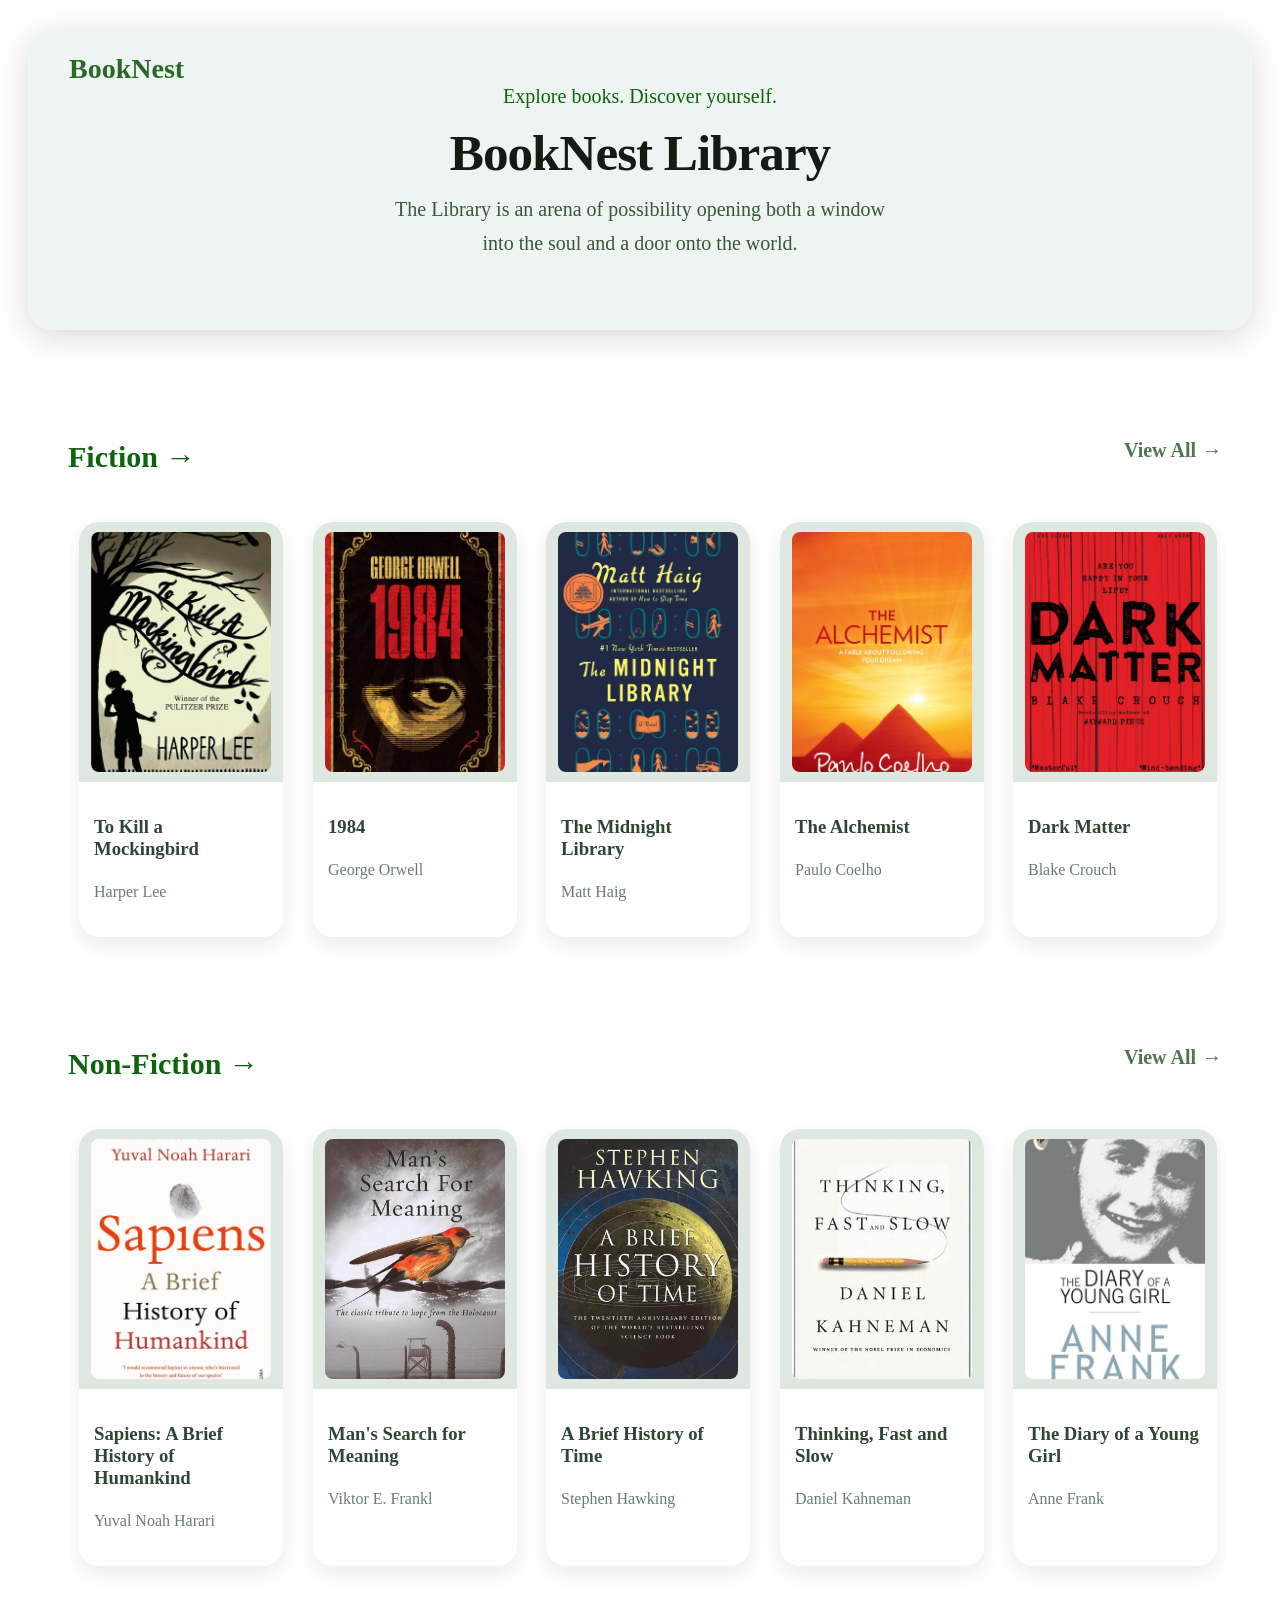
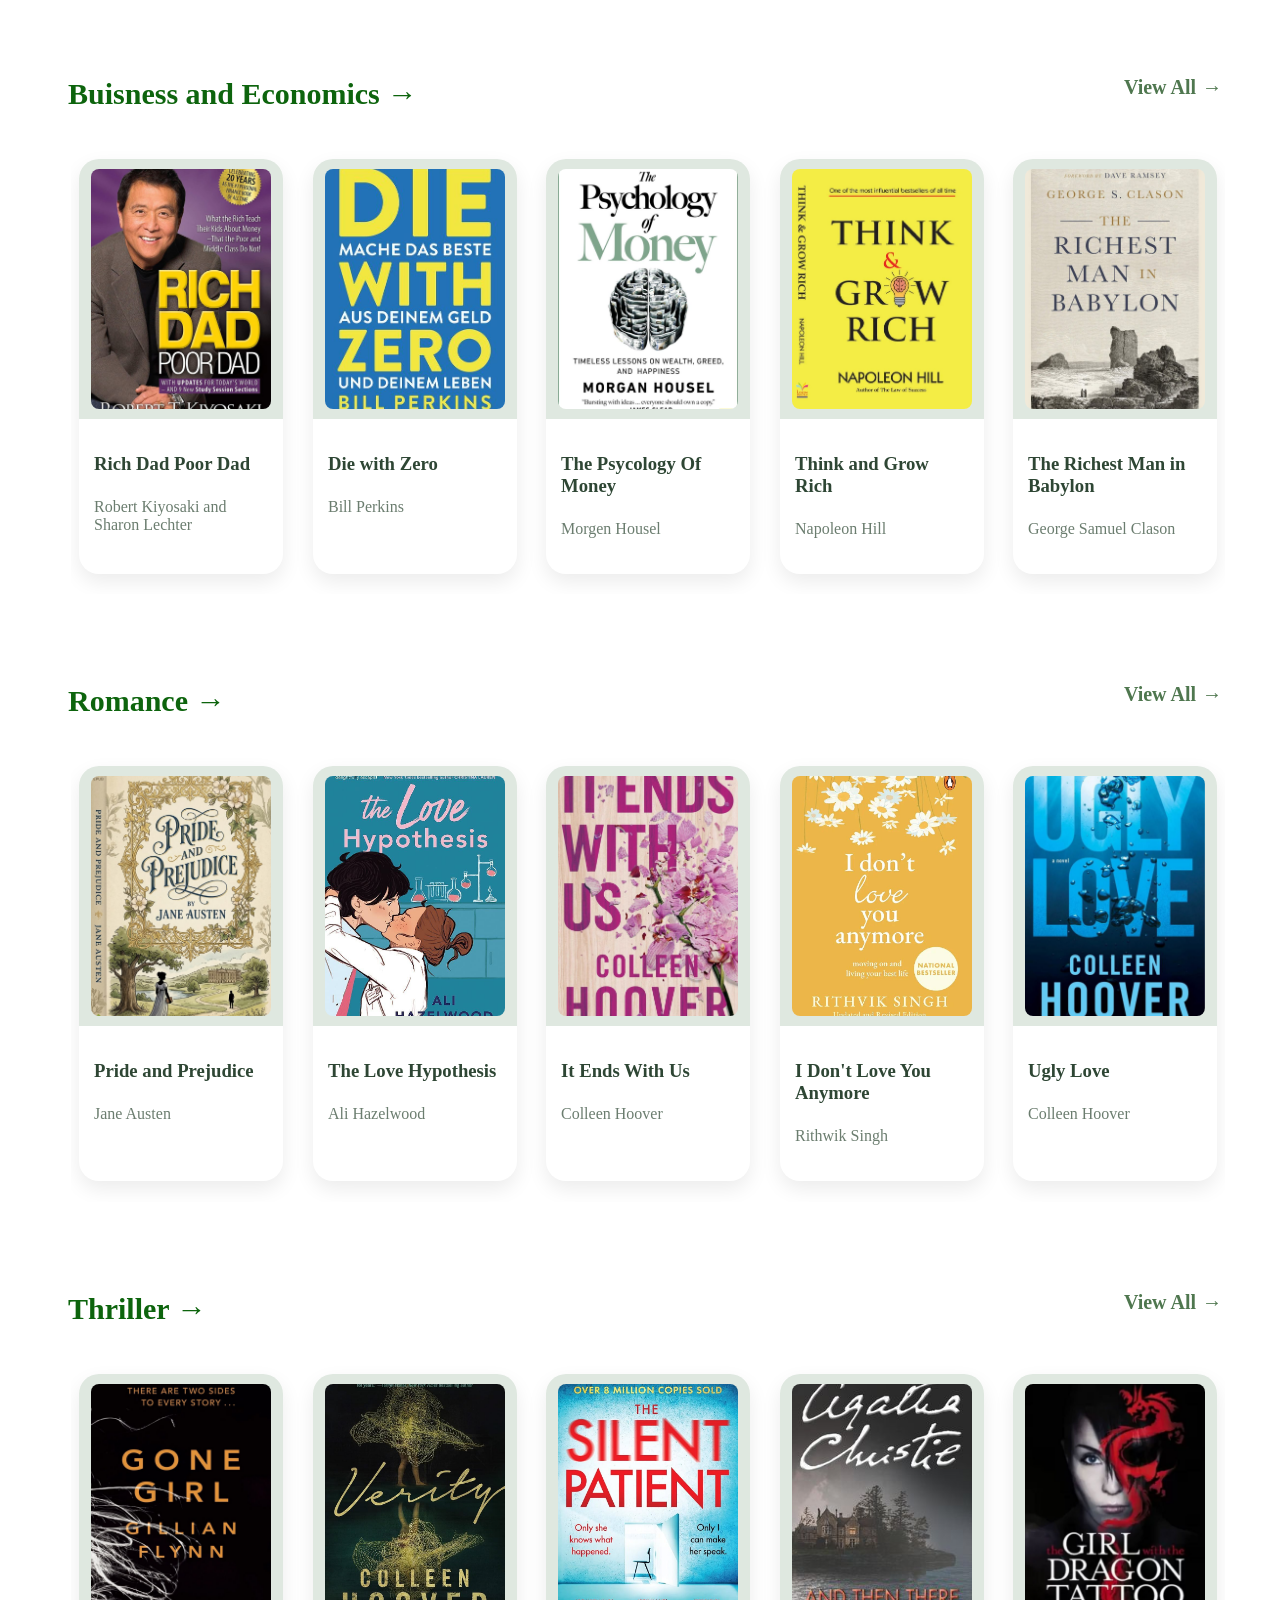
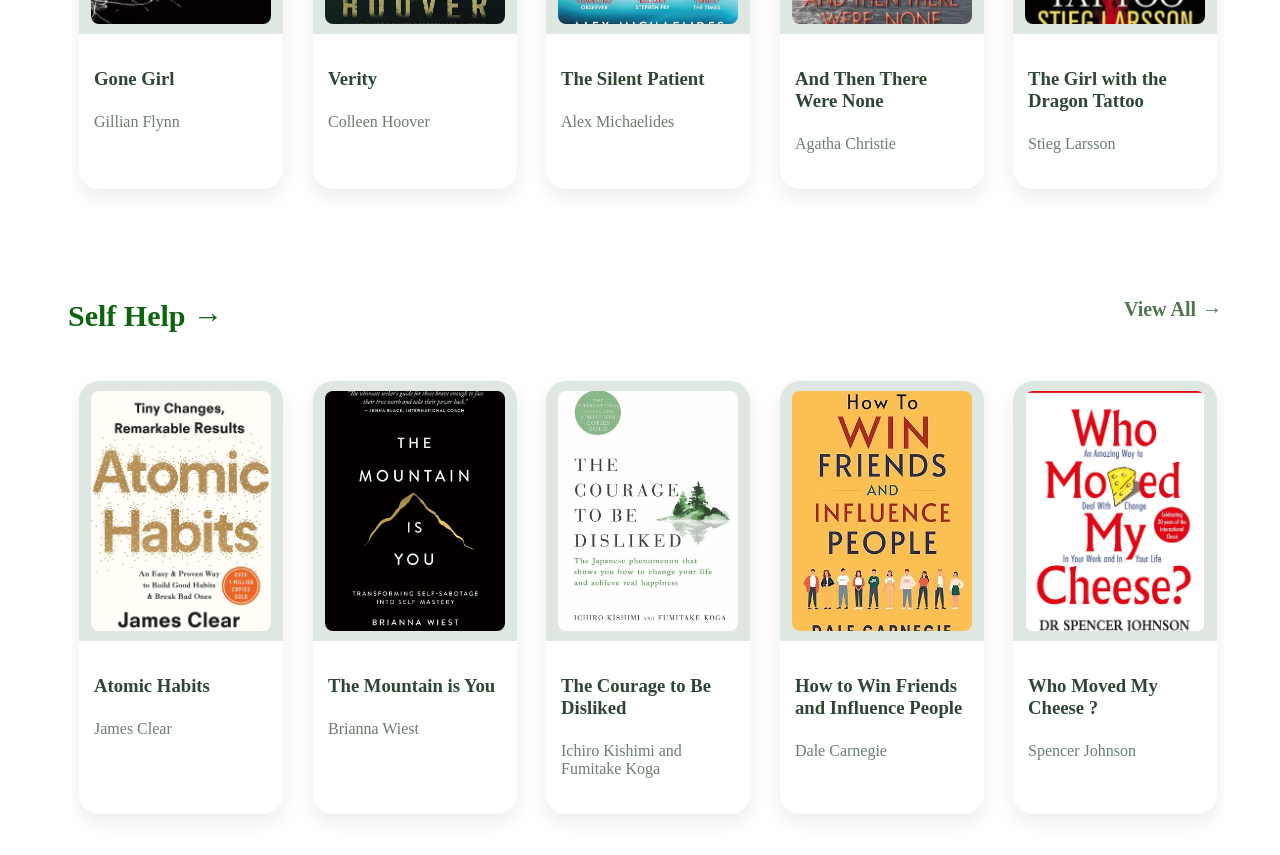
==== commit 6db1afd3: "Added animations and movement to the Library page" ====
--- a/books.html
+++ b/books.html
@@ -10,290 +10,316 @@
 <body>
     <section class="library">
         <div class="library-box">
-            <h2 class="library-title">BookNest<h2>
+            <h2 class="library-title">BookNest</h2>
             <p class="library-subtitlee">Explore books. Discover yourself.</p>
             <h1 class="library-center">BookNest Library</h1>
             <p class="library-subtitle">The Library is an arena of possibility opening both a window<br> 
                 into the soul and a door onto the world.</p>
+        </div>
     </section>
     <!-- fiction section -->
     <div class="section-header">
         <p class="library-first">Fiction →</p>
-        <p class="view-all">View All →</p>
-    </div>
-    <div class="book-grid">
-        <div class="book-card">
-            <div class="book-image">
-                <img src="images/fiction/fictionone.jpeg" alt="To Kill a Mockingbird">
-            </div>
-            <h3>To Kill a Mockingbird</h3>
-            <p>Harper Lee</p>
-        </div>
-
-        <div class="book-card">
-            <div class="book-image">
-                <img src="images/fiction/fictiontwo.jpeg" alt="1984">
-            </div>
-            <h3>1984</h3>
-            <p>George Orwell</p>
-        </div>
-
-        <div class="book-card">
-            <div class="book-image">
-                <img src="images/tracker-library/The Midnight Library.jpg" alt="The Midnight Library">
-            </div>
-            <h3>The Midnight Library</h3>
-            <p>Matt Haig</p>
-        </div>
-
-        <div class="book-card">
-            <div class="book-image">
-                <img src="images/fiction/fictionfour.jpeg" alt="The Alchemist">
-            </div>
-            <h3>The Alchemist</h3>
-            <p>Paulo Coelho</p>
-        </div>
-
-        <div class="book-card">
-            <div class="book-image">
-                <img src="images/fiction/fictionfive.jpeg" alt="Dark Matter">
-            </div>
-            <h3>Dark Matter</h3>
-            <p>Blake Crouch</p>
-        </div>
+        <p class="view-all">View All <span class="arrow">→</span></p>
+    </div>
+    <div class="book-row-container">
+        <button class="scroll-arrow prev" aria-label="Scroll left">‹</button>
+        <div class="book-grid">
+            <div class="book-card">
+                <div class="book-image">
+                    <img src="images/fiction/fictionone.jpeg" alt="To Kill a Mockingbird">
+                </div>
+                <h3>To Kill a Mockingbird</h3>
+                <p>Harper Lee</p>
+            </div>
+
+            <div class="book-card">
+                <div class="book-image">
+                    <img src="images/fiction/fictiontwo.jpeg" alt="1984">
+                </div>
+                <h3>1984</h3>
+                <p>George Orwell</p>
+            </div>
+
+            <div class="book-card">
+                <div class="book-image">
+                    <img src="images/tracker-library/The Midnight Library.jpg" alt="The Midnight Library">
+                </div>
+                <h3>The Midnight Library</h3>
+                <p>Matt Haig</p>
+            </div>
+
+            <div class="book-card">
+                <div class="book-image">
+                    <img src="images/fiction/fictionfour.jpeg" alt="The Alchemist">
+                </div>
+                <h3>The Alchemist</h3>
+                <p>Paulo Coelho</p>
+            </div>
+
+            <div class="book-card">
+                <div class="book-image">
+                    <img src="images/fiction/fictionfive.jpeg" alt="Dark Matter">
+                </div>
+                <h3>Dark Matter</h3>
+                <p>Blake Crouch</p>
+            </div>
+        </div>
+        <button class="scroll-arrow next" aria-label="Scroll right">›</button>
     </div>
     <!-- non-fiction section-->
     <div class="section-header">
         <p class="library-second">Non-Fiction →</p>
-        <p class="view-all">View All →</p>
-    </div>
-    <div class="book-grid">
-        <div class="book-card">
-            <div class="book-image">
-                <img src="images/nonfiction/nonfiction1.jpeg" alt="Sapiens: A Brief History of Humankind">
-            </div>
-            <h3>Sapiens: A Brief History of Humankind</h3>
-            <p>Yuval Noah Harari</p>
-        </div>
-
-        <div class="book-card">
-            <div class="book-image">
-                <img src="images/nonfiction/nonfiction2.jpeg" alt="Man's Search for Meaning">
-            </div>
-            <h3>Man's Search for Meaning</h3>
-            <p>Viktor E. Frankl</p>
-        </div>
-
-        <div class="book-card">
-            <div class="book-image">
-                <img src="images/nonfiction/nonfiction3.jpeg" alt="A Brief History of Time">
-            </div>
-            <h3>A Brief History of Time</h3>
-            <p>Stephen Hawking</p>
-        </div>
-
-        <div class="book-card">
-            <div class="book-image">
-                <img src="images/nonfiction/nonfiction4.jpeg" alt="Thinking, Fast and Slow">
-            </div>
-            <h3>Thinking, Fast and Slow</h3>
-            <p>Daniel Kahneman</p>
-        </div>
-
-        <div class="book-card">
-            <div class="book-image">
-                <img src="images/nonfiction/nonfiction5.jpeg" alt="The Diary of a Young Girl">
-            </div>
-            <h3>The Diary of a Young Girl</h3>
-            <p>Anne Frank</p>
-        </div>
+        <p class="view-all">View All <span class="arrow">→</span></p>
+    </div>
+    <div class="book-row-container">
+        <button class="scroll-arrow prev" aria-label="Scroll left">‹</button>
+        <div class="book-grid">
+            <div class="book-card">
+                <div class="book-image">
+                    <img src="images/nonfiction/nonfiction1.jpeg" alt="Sapiens: A Brief History of Humankind">
+                </div>
+                <h3>Sapiens: A Brief History of Humankind</h3>
+                <p>Yuval Noah Harari</p>
+            </div>
+
+            <div class="book-card">
+                <div class="book-image">
+                    <img src="images/nonfiction/nonfiction2.jpeg" alt="Man's Search for Meaning">
+                </div>
+                <h3>Man's Search for Meaning</h3>
+                <p>Viktor E. Frankl</p>
+            </div>
+
+            <div class="book-card">
+                <div class="book-image">
+                    <img src="images/nonfiction/nonfiction3.jpeg" alt="A Brief History of Time">
+                </div>
+                <h3>A Brief History of Time</h3>
+                <p>Stephen Hawking</p>
+            </div>
+
+            <div class="book-card">
+                <div class="book-image">
+                    <img src="images/nonfiction/nonfiction4.jpeg" alt="Thinking, Fast and Slow">
+                </div>
+                <h3>Thinking, Fast and Slow</h3>
+                <p>Daniel Kahneman</p>
+            </div>
+
+            <div class="book-card">
+                <div class="book-image">
+                    <img src="images/nonfiction/nonfiction5.jpeg" alt="The Diary of a Young Girl">
+                </div>
+                <h3>The Diary of a Young Girl</h3>
+                <p>Anne Frank</p>
+            </div>
+        </div>
+        <button class="scroll-arrow next" aria-label="Scroll right">›</button>
     </div>
 
     <!-- buisness and economics -->
     <div class="section-header">
         <p class="library-third">Buisness and Economics →</p>
-        <p class="view-all">View All →</p>
-    </div>
-    <div class="book-grid">
-        <div class="book-card">
-            <div class="book-image">
-                <img src="images/buisness/buisnessone.jpeg" alt="Rich Dad Poor Dad">
-            </div>
-            <h3>Rich Dad Poor Dad</h3>
-            <p>Robert Kiyosaki and Sharon Lechter</p>
-        </div>
-
-        <div class="book-card">
-            <div class="book-image">
-                <img src="images/buisness/buisnessextra.jpeg" alt="Die with Zero">
-            </div>
-            <h3>Die with Zero</h3>
-            <p>Bill Perkins</p>
-        </div>
-
-        <div class="book-card">
-            <div class="book-image">
-                <img src="images/buisness/buisnessthree.jpeg" alt="The Psycology Of Money">
-            </div>
-            <h3>The Psycology Of Money</h3>
-            <p>Morgen Housel</p>
-        </div>
-
-        <div class="book-card">
-            <div class="book-image">
-                <img src="images/buisness/buisnessfour .jpeg" alt="Think and Grow Rich">
-            </div>
-            <h3>Think and Grow Rich</h3>
-            <p>Napoleon Hill</p>
-        </div>
-
-        <div class="book-card">
-            <div class="book-image">
-                <img src="images/buisness/buisnessfive.jpeg" alt="The Richest Man in Babylon">
-            </div>
-            <h3>The Richest Man in Babylon</h3>
-            <p>George Samuel Clason</p>
-        </div>
+        <p class="view-all">View All <span class="arrow">→</span></p>
+    </div>
+    <div class="book-row-container">
+        <button class="scroll-arrow prev" aria-label="Scroll left">‹</button>
+        <div class="book-grid">
+            <div class="book-card">
+                <div class="book-image">
+                    <img src="images/buisness/buisnessone.jpeg" alt="Rich Dad Poor Dad">
+                </div>
+                <h3>Rich Dad Poor Dad</h3>
+                <p>Robert Kiyosaki and Sharon Lechter</p>
+            </div>
+
+            <div class="book-card">
+                <div class="book-image">
+                    <img src="images/buisness/buisnessextra.jpeg" alt="Die with Zero">
+                </div>
+                <h3>Die with Zero</h3>
+                <p>Bill Perkins</p>
+            </div>
+
+            <div class="book-card">
+                <div class="book-image">
+                    <img src="images/buisness/buisnessthree.jpeg" alt="The Psycology Of Money">
+                </div>
+                <h3>The Psycology Of Money</h3>
+                <p>Morgen Housel</p>
+            </div>
+
+            <div class="book-card">
+                <div class="book-image">
+                    <img src="images/buisness/buisnessfour .jpeg" alt="Think and Grow Rich">
+                </div>
+                <h3>Think and Grow Rich</h3>
+                <p>Napoleon Hill</p>
+            </div>
+
+            <div class="book-card">
+                <div class="book-image">
+                    <img src="images/buisness/buisnessfive.jpeg" alt="The Richest Man in Babylon">
+                </div>
+                <h3>The Richest Man in Babylon</h3>
+                <p>George Samuel Clason</p>
+            </div>
+        </div>
+        <button class="scroll-arrow next" aria-label="Scroll right">›</button>
     </div>
     <!-- Romance -->
     <div class="section-header">
         <p class="library-four">Romance →</p>
-        <p class="view-all">View All →</p>
-    </div>
-    <div class="book-grid">
-        <div class="book-card">
-            <div class="book-image">
-                <img src="images/Romance/Romance1.jpeg" alt="Pride and Prejudice">
-            </div>
-            <h3>Pride and Prejudice</h3>
-            <p>Jane Austen</p>
-        </div>
-
-        <div class="book-card">
-            <div class="book-image">
-                <img src="images/Romance/Romance2.jpeg" alt="The Love Hypothesis">
-            </div>
-            <h3>The Love Hypothesis</h3>
-            <p>Ali Hazelwood</p>
-        </div>
-
-        <div class="book-card">
-            <div class="book-image">
-                <img src="images/Romance/Romance3.jpeg" alt="It Ends With Us">
-            </div>
-            <h3>It Ends With Us</h3>
-            <p>Colleen Hoover</p>
-        </div>
-
-        <div class="book-card">
-            <div class="book-image">
-                <img src="images/Romance/Romance4.jpeg" alt="I Don't Love You Anymore">
-            </div>
-            <h3>I Don't Love You Anymore</h3>
-            <p>Rithwik Singh</p>
-        </div>
-
-        <div class="book-card">
-            <div class="book-image">
-                <img src="images/Romance/Romance5.jpeg" alt="Ugly Love">
-            </div>
-            <h3>Ugly Love</h3>
-            <p>Colleen Hoover</p>
-        </div>
+        <p class="view-all">View All <span class="arrow">→</span></p>
+    </div>
+    <div class="book-row-container">
+        <button class="scroll-arrow prev" aria-label="Scroll left">‹</button>
+        <div class="book-grid">
+            <div class="book-card">
+                <div class="book-image">
+                    <img src="images/Romance/Romance1.jpeg" alt="Pride and Prejudice">
+                </div>
+                <h3>Pride and Prejudice</h3>
+                <p>Jane Austen</p>
+            </div>
+
+            <div class="book-card">
+                <div class="book-image">
+                    <img src="images/Romance/Romance2.jpeg" alt="The Love Hypothesis">
+                </div>
+                <h3>The Love Hypothesis</h3>
+                <p>Ali Hazelwood</p>
+            </div>
+
+            <div class="book-card">
+                <div class="book-image">
+                    <img src="images/Romance/Romance3.jpeg" alt="It Ends With Us">
+                </div>
+                <h3>It Ends With Us</h3>
+                <p>Colleen Hoover</p>
+            </div>
+
+            <div class="book-card">
+                <div class="book-image">
+                    <img src="images/Romance/Romance4.jpeg" alt="I Don't Love You Anymore">
+                </div>
+                <h3>I Don't Love You Anymore</h3>
+                <p>Rithwik Singh</p>
+            </div>
+
+            <div class="book-card">
+                <div class="book-image">
+                    <img src="images/Romance/Romance5.jpeg" alt="Ugly Love">
+                </div>
+                <h3>Ugly Love</h3>
+                <p>Colleen Hoover</p>
+            </div>
+        </div>
+        <button class="scroll-arrow next" aria-label="Scroll right">›</button>
     </div>
     <!-- Thriller section -->
     <div class="section-header">
         <p class="library-five">Thriller →</p>
-        <p class="view-all">View All →</p>
-    </div>
-    <div class="book-grid">
-        <div class="book-card">
-            <div class="book-image">
-                <img src="images/thriller/thrillerone.jpeg" alt="Gone Girl">
-            </div>
-            <h3>Gone Girl</h3>
-            <p>Gillian Flynn</p>
-        </div>
-
-        <div class="book-card">
-            <div class="book-image">
-                <img src="images/thriller/thriller2.jpeg" alt="Verity">
-            </div>
-            <h3>Verity</h3>
-            <p>Colleen Hoover</p>
-        </div>
-
-        <div class="book-card">
-            <div class="book-image">
-                <img src="images/thriller/thriller3.jpeg" alt="The Silent Patient">
-            </div>
-            <h3>The Silent Patient</h3>
-            <p>Alex Michaelides</p>
-        </div>
-
-        <div class="book-card">
-            <div class="book-image">
-                <img src="images/thriller/thriller4.jpeg" alt="And Then There Were None">
-            </div>
-            <h3>And Then There Were None</h3>
-            <p>Agatha Christie</p>
-        </div>
-
-        <div class="book-card">
-            <div class="book-image">
-                <img src="images/thriller/thriller5.jpeg" alt="The Girl with the Dragon Tattoo">
-            </div>
-            <h3>The Girl with the Dragon Tattoo</h3>
-            <p>Stieg Larsson</p>
-        </div>
+        <p class="view-all">View All <span class="arrow">→</span></p>
+    </div>
+    <div class="book-row-container">
+        <button class="scroll-arrow prev" aria-label="Scroll left">‹</button>
+        <div class="book-grid">
+            <div class="book-card">
+                <div class="book-image">
+                    <img src="images/thriller/thrillerone.jpeg" alt="Gone Girl">
+                </div>
+                <h3>Gone Girl</h3>
+                <p>Gillian Flynn</p>
+            </div>
+
+            <div class="book-card">
+                <div class="book-image">
+                    <img src="images/thriller/thriller2.jpeg" alt="Verity">
+                </div>
+                <h3>Verity</h3>
+                <p>Colleen Hoover</p>
+            </div>
+
+            <div class="book-card">
+                <div class="book-image">
+                    <img src="images/thriller/thriller3.jpeg" alt="The Silent Patient">
+                </div>
+                <h3>The Silent Patient</h3>
+                <p>Alex Michaelides</p>
+            </div>
+
+            <div class="book-card">
+                <div class="book-image">
+                    <img src="images/thriller/thriller4.jpeg" alt="And Then There Were None">
+                </div>
+                <h3>And Then There Were None</h3>
+                <p>Agatha Christie</p>
+            </div>
+
+            <div class="book-card">
+                <div class="book-image">
+                    <img src="images/thriller/thriller5.jpeg" alt="The Girl with the Dragon Tattoo">
+                </div>
+                <h3>The Girl with the Dragon Tattoo</h3>
+                <p>Stieg Larsson</p>
+            </div>
+        </div>
+        <button class="scroll-arrow next" aria-label="Scroll right">›</button>
     </div>
 
     <!-- self-help section-->
     <div class="section-header">
         <p class="library-six">Self Help →</p>
-        <p class="view-all">View All →</p>
+        <p class="view-all">View All <span class="arrow">→</span></p>
     </div>
     
-    <div class="book-grid">
-        <div class="book-card">
-            <div class="book-image">
-                <img src="images/tracker-library/Atomic Habits.jpg" alt="Atomic Habits">
-            </div>
-            <h3>Atomic Habits</h3>
-            <p>James Clear</p>
-        </div>
-
-        <div class="book-card">
-            <div class="book-image">
-                <img src="images/self-help/selfhelp2.jpeg" alt="The Mountain is You">
-            </div>
-            <h3>The Mountain is You</h3>
-            <p>Brianna Wiest</p>
-        </div>
-
-        <div class="book-card">
-            <div class="book-image">
-                <img src="images/self-help/selfhelp4.jpeg" alt="The Courage to Be Disliked">
-            </div>
-            <h3>The Courage to Be Disliked</h3>
-            <p>Ichiro Kishimi and Fumitake Koga</p>
-        </div>
-
-        <div class="book-card">
-            <div class="book-image">
-                <img src="images/self-help/selfhelp3.jpeg" alt="How to Win Friends and Influence People">
-            </div>
-            <h3>How to Win Friends and Influence People</h3>
-            <p>Dale Carnegie</p>
-        </div>
-
-        <div class="book-card">
-            <div class="book-image">
-                <img src="images/self-help/selfhelp5.jpeg" alt="Who Moved My Cheese ?">
-            </div>
-            <h3>Who Moved My Cheese ?</h3>
-            <p>Spencer Johnson</p>
-        </div>
-    </div>
+    <div class="book-row-container">
+        <button class="scroll-arrow prev" aria-label="Scroll left">‹</button>
+        <div class="book-grid">
+            <div class="book-card">
+                <div class="book-image">
+                    <img src="images/tracker-library/Atomic Habits.jpg" alt="Atomic Habits">
+                </div>
+                <h3>Atomic Habits</h3>
+                <p>James Clear</p>
+            </div>
+
+            <div class="book-card">
+                <div class="book-image">
+                    <img src="images/self-help/selfhelp2.jpeg" alt="The Mountain is You">
+                </div>
+                <h3>The Mountain is You</h3>
+                <p>Brianna Wiest</p>
+            </div>
+
+            <div class="book-card">
+                <div class="book-image">
+                    <img src="images/self-help/selfhelp4.jpeg" alt="The Courage to Be Disliked">
+                </div>
+                <h3>The Courage to Be Disliked</h3>
+                <p>Ichiro Kishimi and Fumitake Koga</p>
+            </div>
+
+            <div class="book-card">
+                <div class="book-image">
+                    <img src="images/self-help/selfhelp3.jpeg" alt="How to Win Friends and Influence People">
+                </div>
+                <h3>How to Win Friends and Influence People</h3>
+                <p>Dale Carnegie</p>
+            </div>
+
+            <div class="book-card">
+                <div class="book-image">
+                    <img src="images/self-help/selfhelp5.jpeg" alt="Who Moved My Cheese ?">
+                </div>
+                <h3>Who Moved My Cheese ?</h3>
+                <p>Spencer Johnson</p>
+            </div>
+        </div>
+        <button class="scroll-arrow next" aria-label="Scroll right">›</button>
+    </div>
+    <script src="books.js" defer></script>
 </body>
 </html>
--- a/books.css
+++ b/books.css
@@ -182,4 +182,214 @@
     line-height: 1.7;  
     margin-top: 60px;
     margin-bottom: 0px;
-}+}
+
+/* ==========================================
+   MOTION AND INTERACTIVE ANIMATIONS SYSTEM
+   ========================================== */
+
+html {
+    scroll-behavior: smooth;
+}
+
+/* 2. Hero Section Entrance and Float Animations */
+.library-box {
+    opacity: 0;
+    animation: heroFadeIn 1s cubic-bezier(0.25, 1, 0.5, 1) forwards,
+               float 6s ease-in-out infinite 1s;
+}
+
+@keyframes heroFadeIn {
+    from {
+        opacity: 0;
+        transform: translateY(30px);
+    }
+    to {
+        opacity: 1;
+        transform: translateY(0);
+    }
+}
+
+@keyframes float {
+    0% {
+        transform: translateY(0px);
+    }
+    50% {
+        transform: translateY(-6px);
+    }
+    100% {
+        transform: translateY(0px);
+    }
+}
+
+.library-title,
+.library-subtitlee,
+.library-center,
+.library-subtitle {
+    opacity: 0;
+    transform: translateY(20px);
+    animation: heroTextReveal 0.8s cubic-bezier(0.25, 1, 0.5, 1) forwards;
+}
+
+.library-title {
+    animation-delay: 0.2s;
+}
+.library-subtitlee {
+    animation-delay: 0.35s;
+}
+.library-center {
+    animation-delay: 0.5s;
+}
+.library-subtitle {
+    animation-delay: 0.65s;
+}
+
+@keyframes heroTextReveal {
+    from {
+        opacity: 0;
+        transform: translateY(20px);
+    }
+    to {
+        opacity: 1;
+        transform: translateY(0);
+    }
+}
+
+/* 3. Horizontal Scroll Rows and Arrow Controls */
+.book-row-container {
+    position: relative;
+    margin: 0 5%;
+    width: 90%;
+}
+
+.book-grid {
+    margin-left: 0 !important;
+    width: 100%;
+    display: flex;
+    flex-wrap: nowrap !important;
+    gap: 30px !important;
+    overflow-x: auto;
+    scroll-behavior: smooth;
+    scrollbar-width: none;
+    padding: 20px 8px !important;
+    margin-bottom: 20px;
+}
+
+.book-grid::-webkit-scrollbar {
+    display: none;
+}
+
+.scroll-arrow {
+    position: absolute;
+    top: 50%;
+    transform: translateY(-50%);
+    width: 44px;
+    height: 44px;
+    border-radius: 50%;
+    background: rgba(255, 255, 255, 0.9);
+    border: 1px solid rgba(0, 0, 0, 0.06);
+    box-shadow: 0 4px 14px rgba(0, 0, 0, 0.08);
+    color: #2e4634;
+    font-size: 26px;
+    font-weight: bold;
+    display: flex;
+    justify-content: center;
+    align-items: center;
+    cursor: pointer;
+    z-index: 10;
+    transition: all 0.3s cubic-bezier(0.25, 0.8, 0.25, 1);
+    opacity: 0;
+    pointer-events: none;
+    outline: none;
+}
+
+.book-row-container:hover .scroll-arrow {
+    opacity: 1;
+    pointer-events: auto;
+}
+
+.scroll-arrow:hover {
+    background: #5c7e66;
+    color: white;
+    transform: translateY(-50%) scale(1.1);
+    box-shadow: 0 6px 18px rgba(92, 126, 102, 0.25);
+}
+
+.scroll-arrow.prev {
+    left: -22px;
+}
+
+.scroll-arrow.next {
+    right: -22px;
+}
+
+/* 4. Book Card Lift, Scale, Shadow and Zoom Hover Effects */
+.book-card {
+    opacity: 0;
+    transform: translateY(35px);
+    transition: opacity 0.6s cubic-bezier(0.25, 1, 0.5, 1),
+                transform 0.6s cubic-bezier(0.25, 1, 0.5, 1),
+                box-shadow 0.4s cubic-bezier(0.25, 1, 0.5, 1) !important;
+    will-change: transform, opacity, box-shadow;
+}
+
+.book-card:hover {
+    transform: translateY(-8px) scale(1.03) !important;
+    box-shadow: 0 16px 32px rgba(46, 70, 52, 0.15) !important;
+}
+
+.book-image img {
+    transition: transform 0.5s cubic-bezier(0.25, 1, 0.5, 1) !important;
+    will-change: transform;
+}
+
+.book-card:hover .book-image img {
+    transform: scale(1.08);
+}
+
+/* 5. View All Button Micro-interactions */
+.view-all {
+    display: inline-flex;
+    align-items: center;
+    gap: 6px;
+    transition: color 0.3s ease, transform 0.3s ease !important;
+}
+
+.view-all:hover {
+    color: rgb(13, 100, 13) !important;
+    transform: translateX(4px);
+}
+
+.view-all .arrow {
+    display: inline-block;
+    transition: transform 0.3s ease;
+}
+
+.view-all:hover .arrow {
+    transform: translateX(5px);
+}
+
+/* 6. Scroll Reveal Stagger animations using Intersection Observer */
+.section-header {
+    opacity: 0;
+    transform: translateY(20px);
+    transition: opacity 0.8s cubic-bezier(0.25, 1, 0.5, 1),
+                transform 0.8s cubic-bezier(0.25, 1, 0.5, 1);
+    will-change: transform, opacity;
+}
+
+.section-header.reveal {
+    opacity: 1;
+    transform: translateY(0);
+}
+
+.book-grid.reveal .book-card {
+    opacity: 1;
+    transform: translateY(0);
+}
+
+.book-grid.reveal .book-card:nth-child(1) { transition-delay: 0.05s; }
+.book-grid.reveal .book-card:nth-child(2) { transition-delay: 0.12s; }
+.book-grid.reveal .book-card:nth-child(3) { transition-delay: 0.19s; }
+.book-grid.reveal .book-card:nth-child(4) { transition-delay: 0.26s; }
+.book-grid.reveal .book-card:nth-child(5) { transition-delay: 0.33s; }
